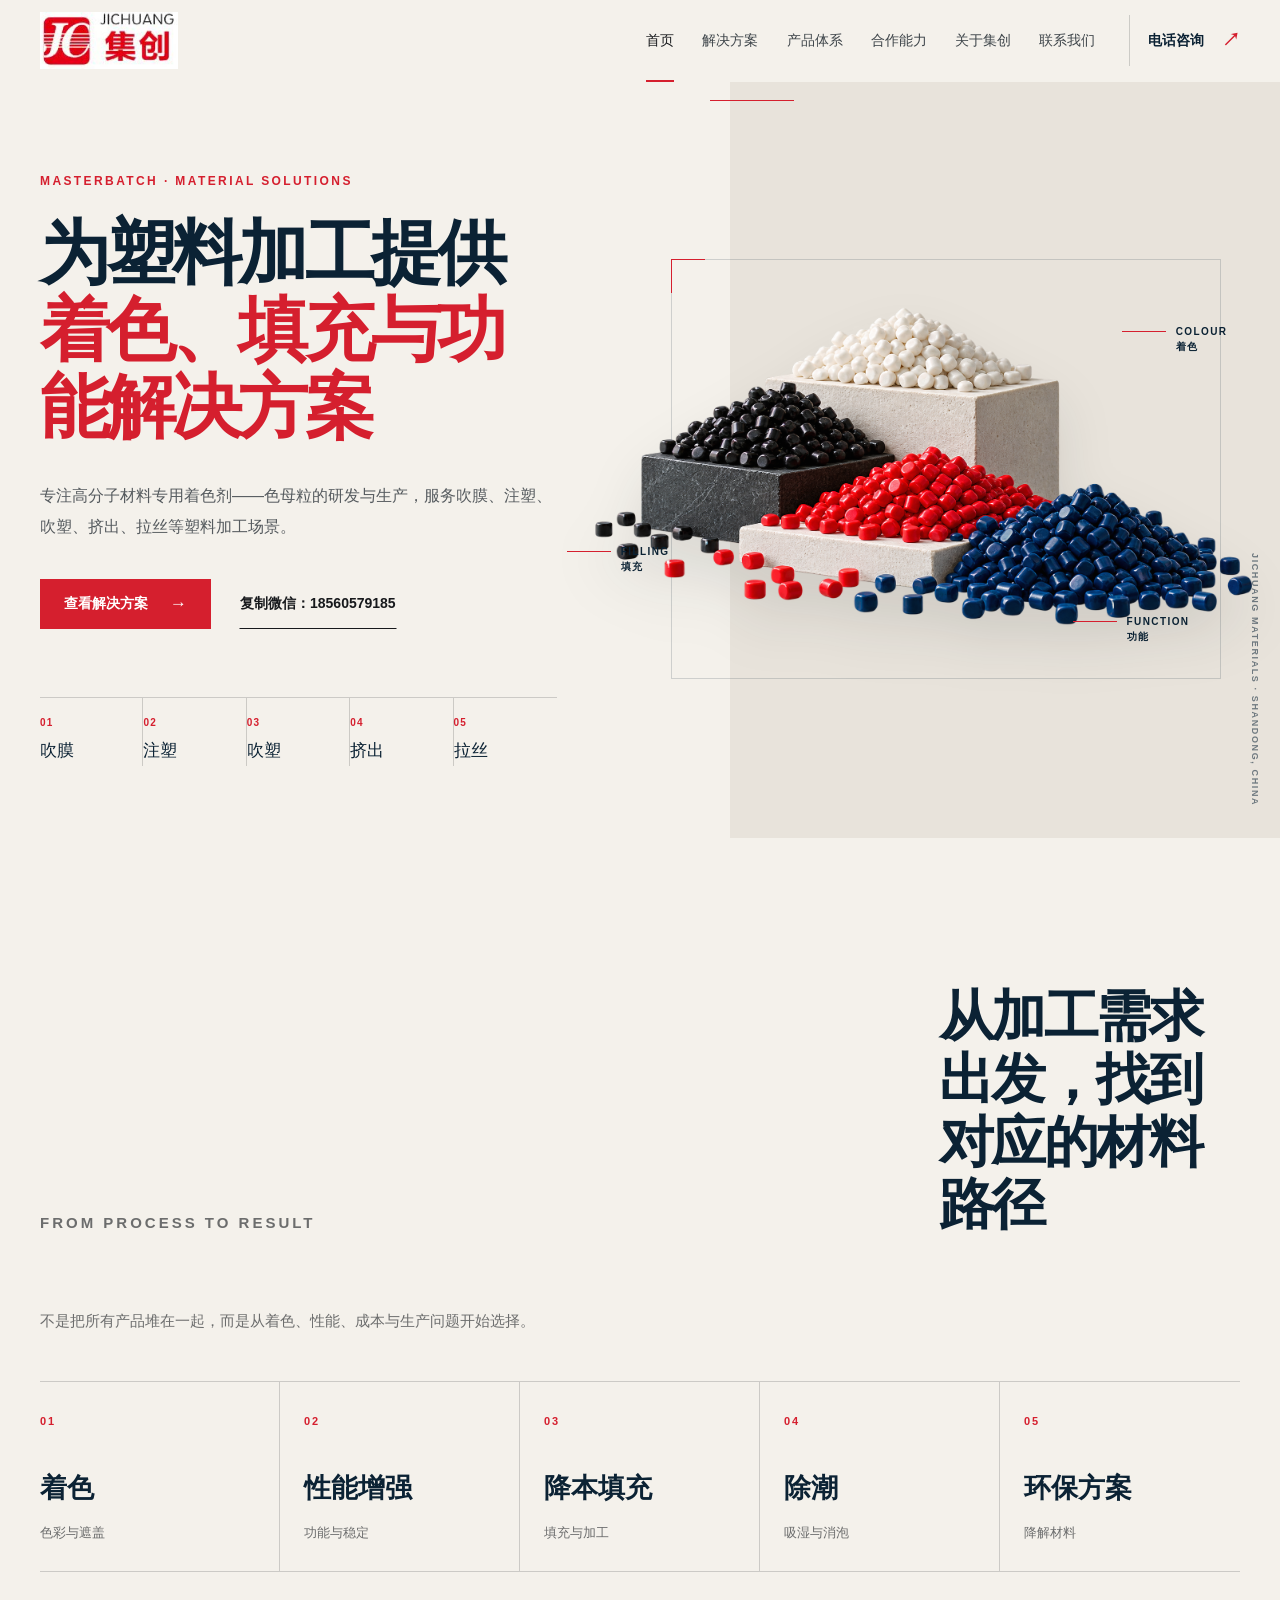
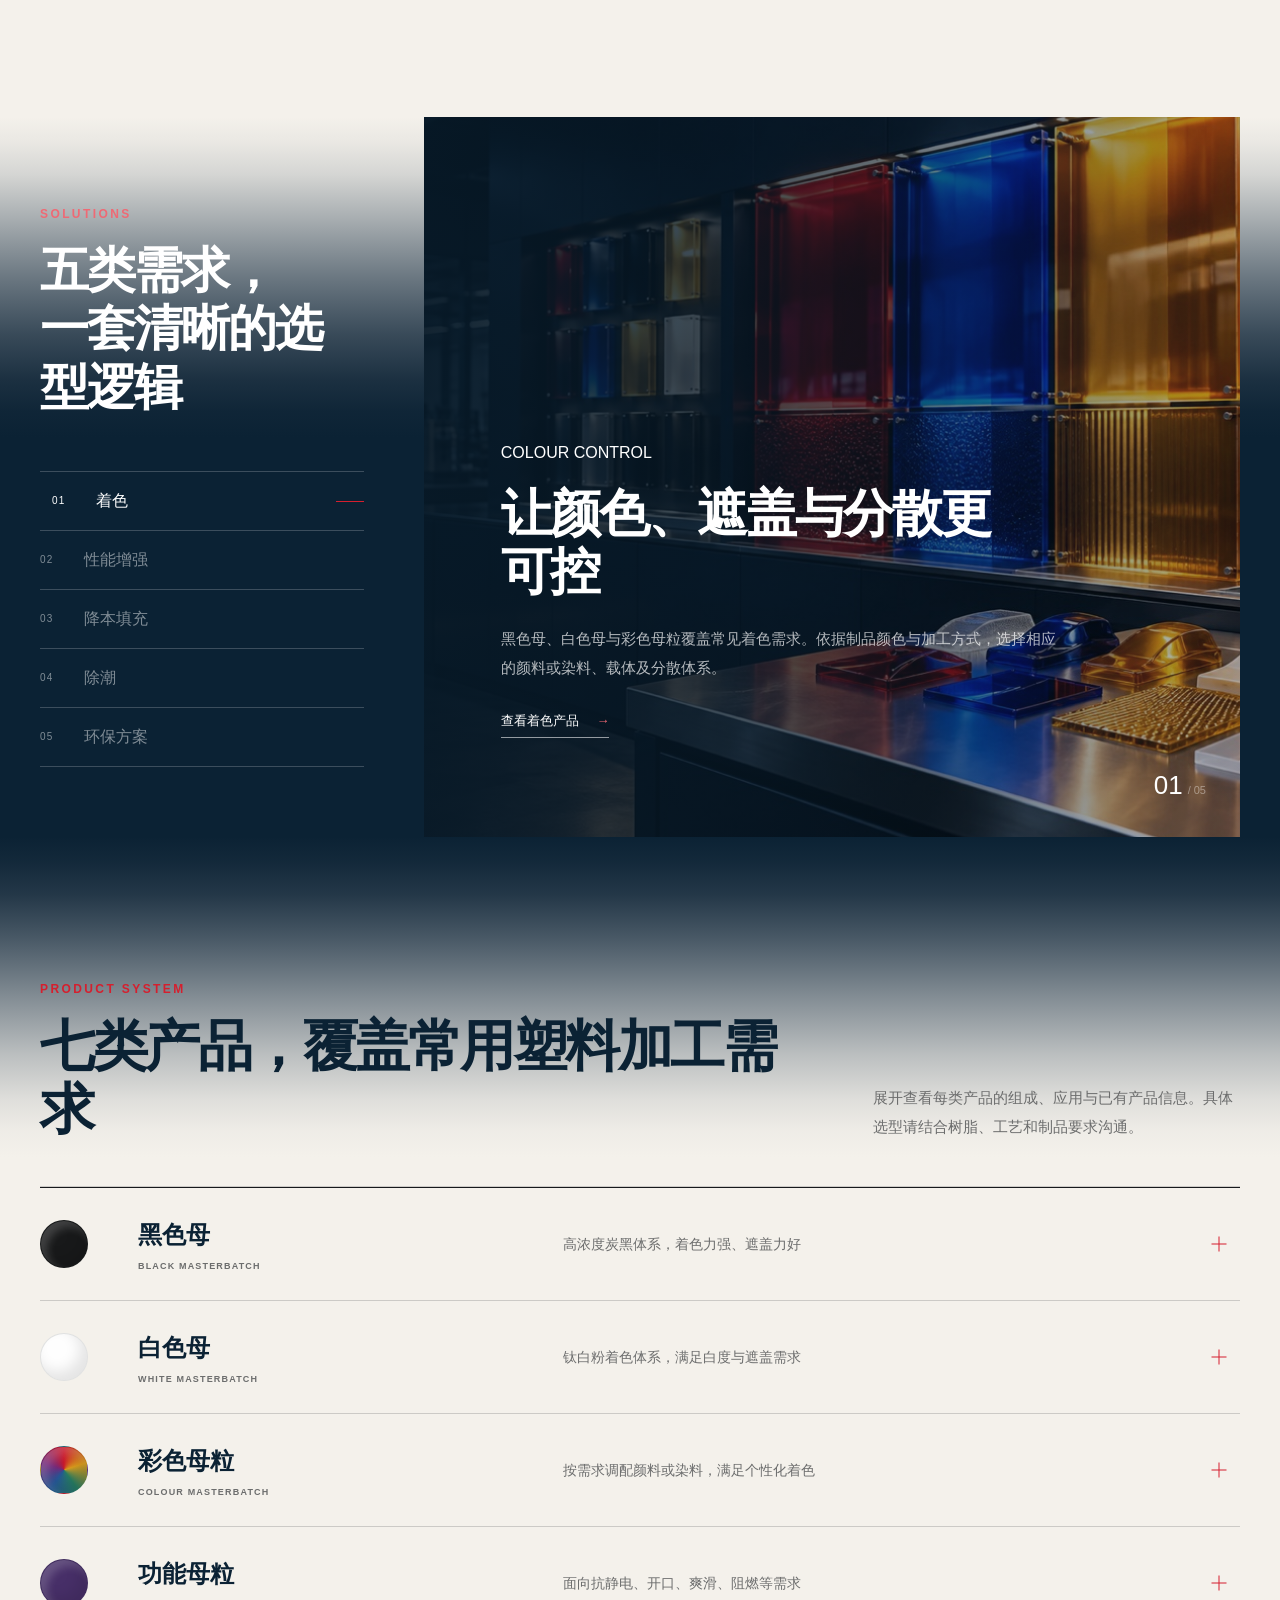
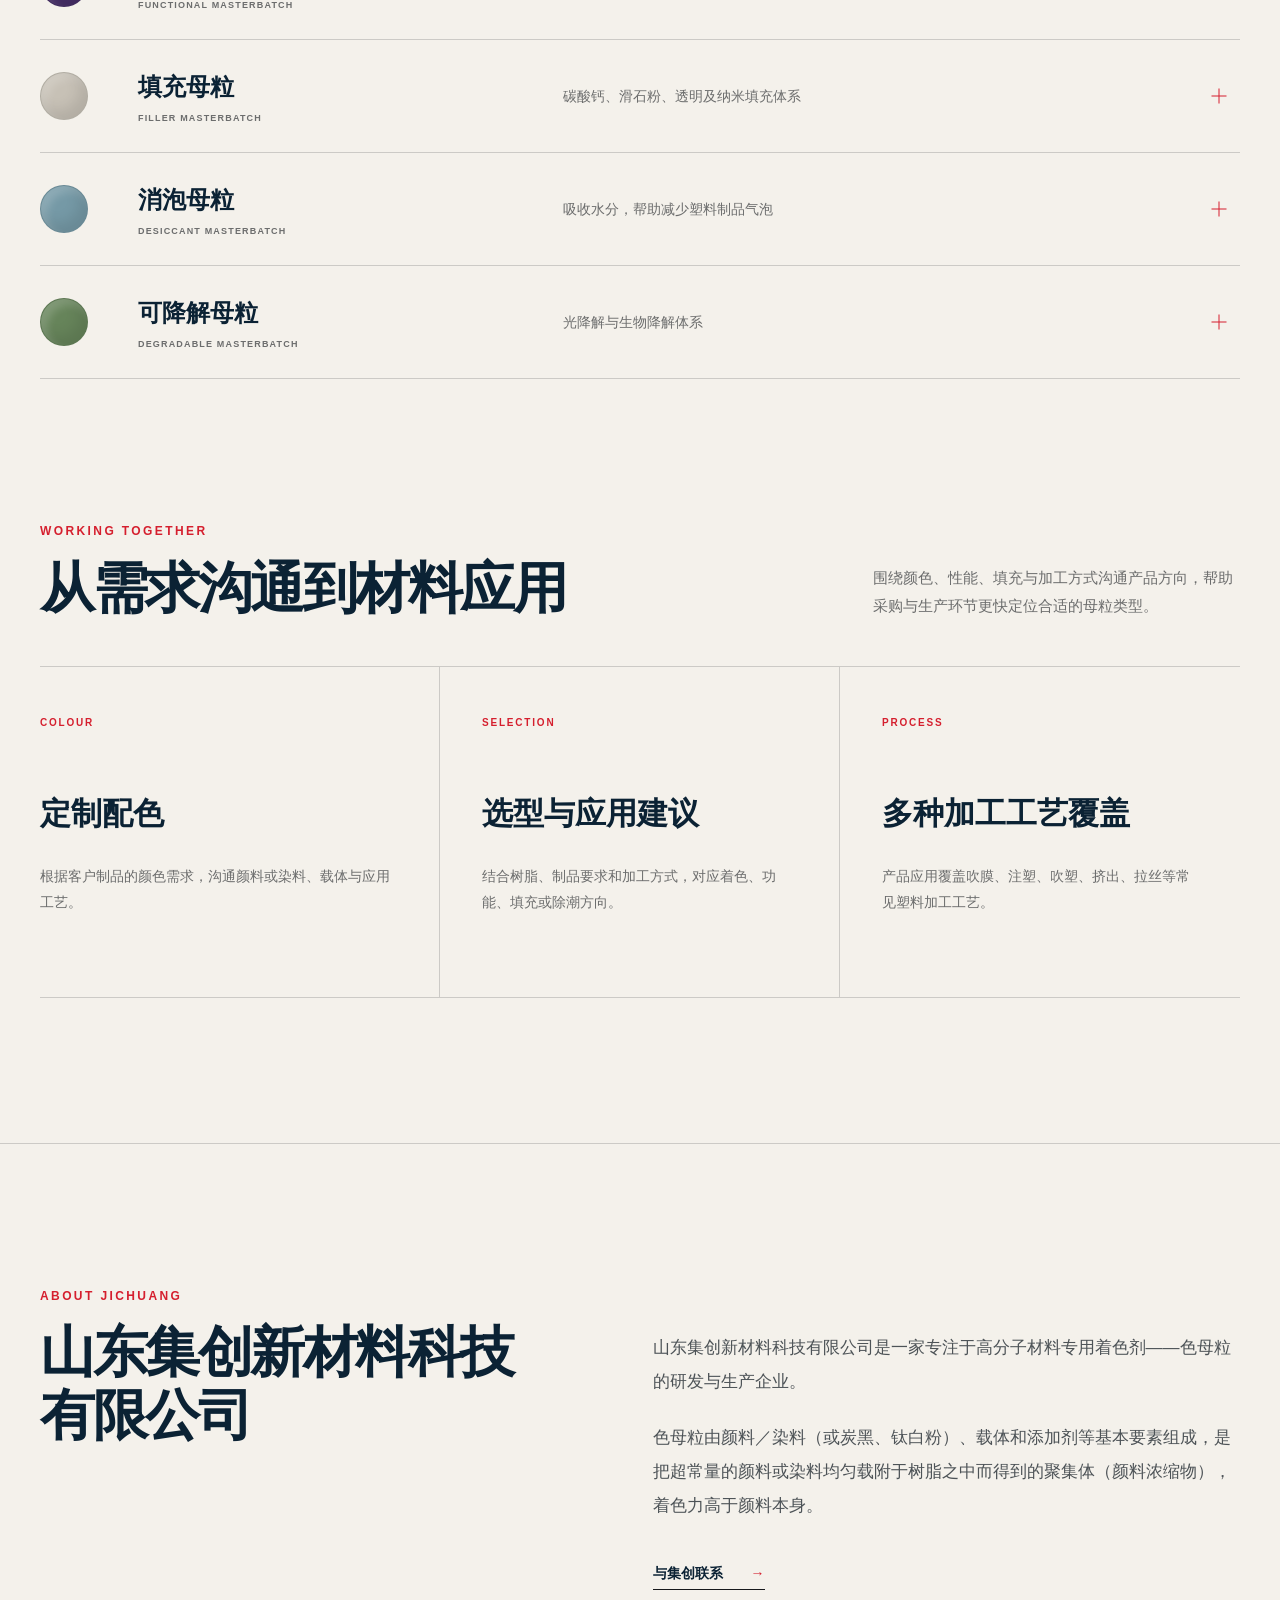
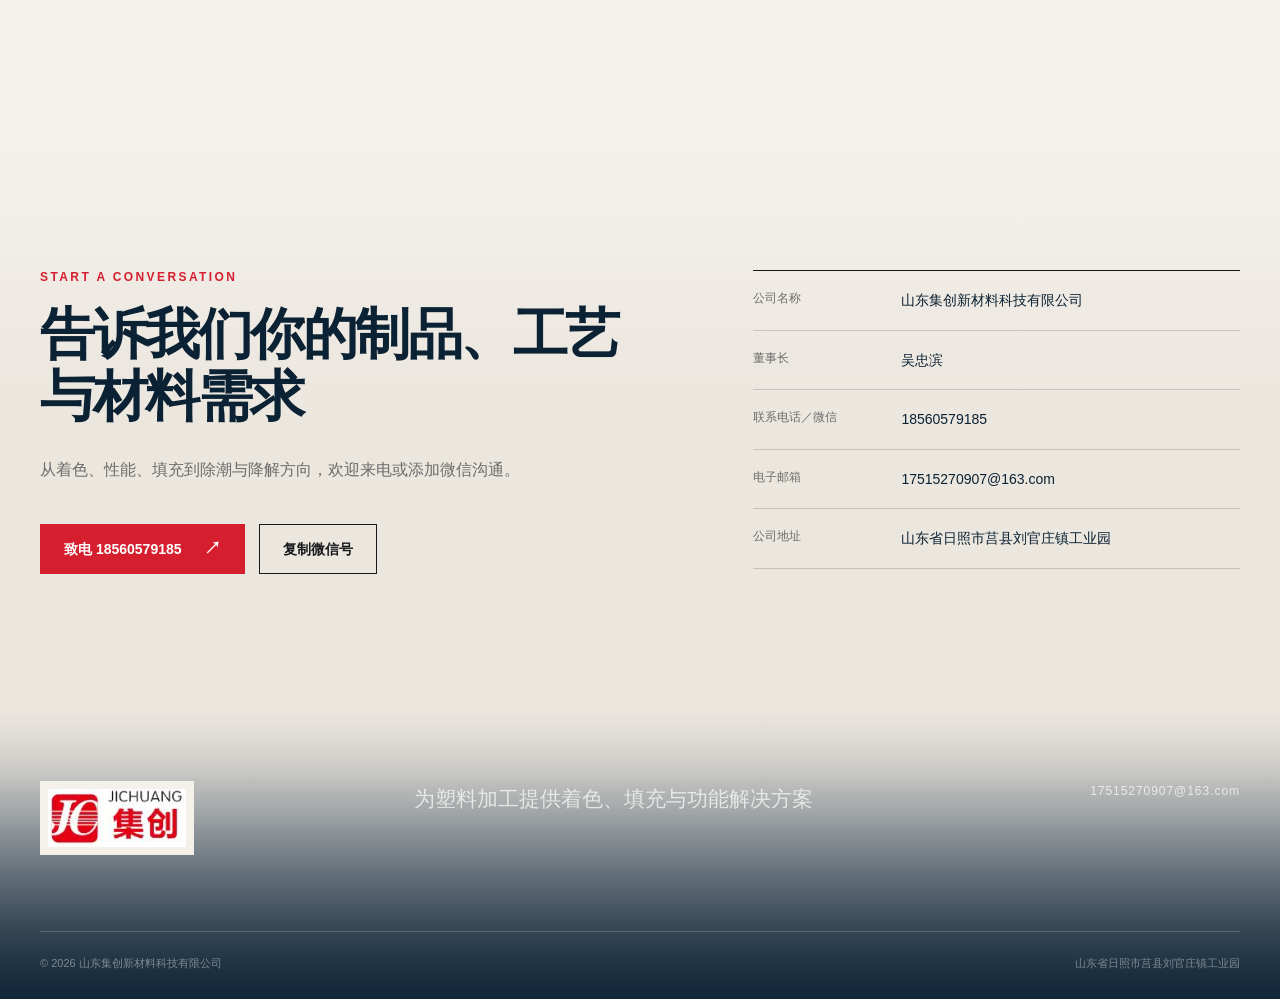
==== index.html @ c293a0de "Diversify solution imagery by use case" ====
<!doctype html>
<html lang="zh-CN">
<head>
  <meta charset="utf-8">
  <meta name="viewport" content="width=device-width, initial-scale=1">
  <script>document.documentElement.classList.add('js');</script>
  <title>山东集创新材料科技有限公司｜塑料着色、填充与功能母粒</title>
  <meta name="description" content="山东集创新材料科技有限公司专注色母粒研发与生产，提供黑色母、白色母、彩色母粒、功能母粒、填充母粒、消泡母粒及可降解母粒。">
  <meta name="keywords" content="山东集创新材料科技有限公司,色母粒厂家,黑色母,白色母,彩色母粒,功能母粒,填充母粒,消泡母粒,可降解母粒,日照色母粒,莒县色母粒">
  <meta name="robots" content="index,follow,max-image-preview:large,max-snippet:-1">
  <link rel="canonical" href="https://jichuangmaterials.cn/">
  <link rel="icon" type="image/png" href="assets/logo-jc.png">
  <link rel="apple-touch-icon" href="assets/logo-jc@4x.png">
  <link rel="stylesheet" href="css/style.css?v=11">
  <meta property="og:type" content="website">
  <meta property="og:site_name" content="山东集创新材料科技有限公司">
  <meta property="og:title" content="山东集创新材料科技有限公司｜塑料着色、填充与功能母粒">
  <meta property="og:description" content="为塑料加工提供着色、填充与功能解决方案。">
  <meta property="og:url" content="https://jichuangmaterials.cn/">
  <meta property="og:locale" content="zh_CN">
  <meta property="og:image" content="https://jichuangmaterials.cn/assets/logo-jc@4x.png">
  <meta name="geo.region" content="CN-SD">
  <meta name="geo.placename" content="山东省日照市莒县刘官庄镇工业园">
  <script type="application/ld+json">
  {
    "@context": "https://schema.org",
    "@type": "Organization",
    "name": "山东集创新材料科技有限公司",
    "alternateName": ["集创色母粒", "JICHUANG", "JC"],
    "url": "https://jichuangmaterials.cn/",
    "logo": "https://jichuangmaterials.cn/assets/logo-jc@4x.png",
    "description": "专注色母粒研发与生产，产品涵盖黑色母、白色母、彩色母粒、功能母粒、填充母粒、消泡母粒及可降解母粒。",
    "telephone": "+86-185-6057-9185",
    "email": "17515270907@163.com",
    "address": {
      "@type": "PostalAddress",
      "addressCountry": "CN",
      "addressRegion": "山东省",
      "addressLocality": "日照市",
      "streetAddress": "莒县刘官庄镇工业园"
    },
    "contactPoint": {
      "@type": "ContactPoint",
      "telephone": "+86-185-6057-9185",
      "contactType": "customer service"
    }
  }
  </script>
</head>
<body>
  <a class="skip-link" href="#mainContent">跳到主要内容</a>

  <header class="site-header" id="siteHeader">
    <div class="shell header-inner">
      <a class="brand" href="#home" aria-label="山东集创新材料科技有限公司首页">
        <img src="assets/logo-lockup.png" alt="集创新材料 JICHUANG 商标">
      </a>
      <nav class="main-nav" id="mainNav" aria-label="主导航">
        <a href="#home">首页</a>
        <a href="#solutions">解决方案</a>
        <a href="#products">产品体系</a>
        <a href="#capability">合作能力</a>
        <a href="#about">关于集创</a>
        <a href="#contact">联系我们</a>
      </nav>
      <a class="header-cta" href="tel:18560579185">电话咨询 <span aria-hidden="true">↗</span></a>
      <button class="nav-toggle" id="navToggle" type="button" aria-label="打开菜单" aria-expanded="false" aria-controls="mainNav">
        <span></span><span></span>
      </button>
    </div>
  </header>

  <main id="mainContent">
    <section class="hero" id="home" aria-labelledby="heroTitle">
      <div class="shell hero-grid">
        <div class="hero-copy">
          <p class="eyebrow">MASTERBATCH · MATERIAL SOLUTIONS</p>
          <h1 id="heroTitle">为塑料加工提供<br><em>着色、填充与功能解决方案</em></h1>
          <p class="hero-lead">专注高分子材料专用着色剂——色母粒的研发与生产，服务吹膜、注塑、吹塑、挤出、拉丝等塑料加工场景。</p>
          <div class="hero-actions">
            <a class="button button-primary" href="#solutions">查看解决方案 <span aria-hidden="true">→</span></a>
            <button class="button button-text copy-wechat" type="button" data-copy="18560579185">复制微信：18560579185</button>
          </div>
          <dl class="hero-processes" aria-label="适用工艺">
            <div><dt>01</dt><dd>吹膜</dd></div>
            <div><dt>02</dt><dd>注塑</dd></div>
            <div><dt>03</dt><dd>吹塑</dd></div>
            <div><dt>04</dt><dd>挤出</dd></div>
            <div><dt>05</dt><dd>拉丝</dd></div>
          </dl>
        </div>

        <figure class="hero-visual">
          <img src="assets/hero-masterbatch.png?v=2" width="1774" height="887" alt="黑、白、红、蓝四色母粒材料陈列" loading="eager" fetchpriority="high" decoding="async">
          <figcaption>
            <span class="visual-note visual-note-a">COLOUR<br>着色</span>
            <span class="visual-note visual-note-b">FILLING<br>填充</span>
            <span class="visual-note visual-note-c">FUNCTION<br>功能</span>
          </figcaption>
        </figure>
      </div>
      <p class="hero-side-label" aria-hidden="true">JICHUANG MATERIALS · SHANDONG, CHINA</p>
    </section>

    <section class="needs section-light" aria-labelledby="needsTitle">
      <div class="shell">
        <div class="section-intro">
          <p class="section-kicker">FROM PROCESS TO RESULT</p>
          <h2 id="needsTitle">从加工需求出发，找到对应的材料路径</h2>
          <p>不是把所有产品堆在一起，而是从着色、性能、成本与生产问题开始选择。</p>
        </div>
        <div class="need-list">
          <a href="#solution-color"><span>01</span><strong>着色</strong><small>色彩与遮盖</small></a>
          <a href="#solution-function"><span>02</span><strong>性能增强</strong><small>功能与稳定</small></a>
          <a href="#solution-fill"><span>03</span><strong>降本填充</strong><small>填充与加工</small></a>
          <a href="#solution-dry"><span>04</span><strong>除潮</strong><small>吸湿与消泡</small></a>
          <a href="#solution-green"><span>05</span><strong>环保方案</strong><small>降解材料</small></a>
        </div>
      </div>
    </section>

    <section class="solutions" id="solutions" aria-labelledby="solutionsTitle" data-color-scene>
      <span class="scene-breath scene-breath-paper" aria-hidden="true"></span>
      <div class="solutions-sticky">
        <div class="shell solutions-grid">
          <div class="solution-index">
            <p class="section-kicker">SOLUTIONS</p>
            <h2 id="solutionsTitle">五类需求，<br>一套清晰的选型逻辑</h2>
            <div class="solution-tabs" role="tablist" aria-label="解决方案分类">
              <button class="is-active" id="solution-tab-color" type="button" role="tab" aria-selected="true" aria-controls="solution-color" tabindex="0" data-solution="0"><span>01</span>着色</button>
              <button id="solution-tab-function" type="button" role="tab" aria-selected="false" aria-controls="solution-function" tabindex="-1" data-solution="1"><span>02</span>性能增强</button>
              <button id="solution-tab-fill" type="button" role="tab" aria-selected="false" aria-controls="solution-fill" tabindex="-1" data-solution="2"><span>03</span>降本填充</button>
              <button id="solution-tab-dry" type="button" role="tab" aria-selected="false" aria-controls="solution-dry" tabindex="-1" data-solution="3"><span>04</span>除潮</button>
              <button id="solution-tab-green" type="button" role="tab" aria-selected="false" aria-controls="solution-green" tabindex="-1" data-solution="4"><span>05</span>环保方案</button>
            </div>
          </div>

          <div class="solution-stage">
            <div class="solution-media" aria-hidden="true">
              <img class="solution-image is-active" src="assets/solution-color-v3.jpg" width="1280" height="720" alt="" fetchpriority="high" decoding="async" data-solution-image="0">
              <img class="solution-image" src="assets/solution-function-v3.jpg" width="1280" height="720" alt="" decoding="async" data-solution-image="1">
              <img class="solution-image" src="assets/solution-filler-v3.jpg" width="1280" height="720" alt="" decoding="async" data-solution-image="2">
              <img class="solution-image" src="assets/solution-dry-v3.jpg" width="1280" height="720" alt="" decoding="async" data-solution-image="3">
              <img class="solution-image" src="assets/solution-green-v3.jpg" width="1280" height="720" alt="" decoding="async" data-solution-image="4">
            </div>
            <div class="solution-panels">
              <article class="solution-panel is-active" id="solution-color" role="tabpanel" aria-labelledby="solution-tab-color" aria-hidden="false" data-solution-panel="0">
                <img class="solution-mobile-image" src="assets/solution-color-v3.jpg" width="1280" height="720" alt="材料实验室中的彩色透明树脂板与成型色板" loading="lazy" decoding="async">
                <p>COLOUR CONTROL</p>
                <h3>让颜色、遮盖与分散更可控</h3>
                <p>黑色母、白色母与彩色母粒覆盖常见着色需求。依据制品颜色与加工方式，选择相应的颜料或染料、载体及分散体系。</p>
                <a href="#product-black">查看着色产品 <span>→</span></a>
              </article>
              <article class="solution-panel" id="solution-function" role="tabpanel" aria-labelledby="solution-tab-function" aria-hidden="true" data-solution-panel="1">
                <img class="solution-mobile-image" src="assets/solution-function-v3.jpg" width="1280" height="720" alt="工程塑料结构件进行机械性能测试" loading="lazy" decoding="async">
                <p>PERFORMANCE</p>
                <h3>为制品增加明确的功能表现</h3>
                <p>提供抗静电、抗老化、开口、爽滑、PPA、导电、增亮与阻燃等功能母粒，适配不同加工与使用需求。</p>
                <a href="#product-function">查看功能母粒 <span>→</span></a>
              </article>
              <article class="solution-panel" id="solution-fill" role="tabpanel" aria-labelledby="solution-tab-fill" aria-hidden="true" data-solution-panel="2">
                <img class="solution-mobile-image" src="assets/solution-filler-v3.jpg" width="1280" height="720" alt="矿物填料生产线中的石灰石与粉体加料设备" loading="lazy" decoding="async">
                <p>FILLING</p>
                <h3>在工艺与成本之间建立平衡</h3>
                <p>碳酸钙、滑石粉、透明及纳米填充母粒，面向吹膜、注塑、拉丝及管材等不同加工场景。</p>
                <a href="#product-filler">查看填充母粒 <span>→</span></a>
              </article>
              <article class="solution-panel" id="solution-dry" role="tabpanel" aria-labelledby="solution-tab-dry" aria-hidden="true" data-solution-panel="3">
                <img class="solution-mobile-image" src="assets/solution-dry-v3.jpg" width="1280" height="720" alt="透明薄膜水分控制与干燥设备实验场景" loading="lazy" decoding="async">
                <p>MOISTURE CONTROL</p>
                <h3>吸收水分，减少制品气泡问题</h3>
                <p>消泡母粒又称塑料干燥剂、除水母粒或吸水母粒，由氧化钙、载体、分散剂及添加剂等组成。</p>
                <a href="#product-desiccant">查看消泡母粒 <span>→</span></a>
              </article>
              <article class="solution-panel" id="solution-green" role="tabpanel" aria-labelledby="solution-tab-green" aria-hidden="true" data-solution-panel="4">
                <img class="solution-mobile-image" src="assets/solution-green-v3.jpg" width="1280" height="720" alt="再生塑料分选生产线与环保包装制品" loading="lazy" decoding="async">
                <p>DEGRADABLE MATERIAL</p>
                <h3>面向特定制品的可降解方案</h3>
                <p>光降解与生物降解体系在保质期内保持制品性能，废弃后在相应条件下逐步降解。</p>
                <a href="#product-degradable">查看可降解母粒 <span>→</span></a>
              </article>
            </div>
            <p class="solution-count" aria-hidden="true"><b>01</b><span>/ 05</span></p>
          </div>
        </div>
      </div>
    </section>

    <section class="products section-light" id="products" aria-labelledby="productsTitle" data-color-scene>
      <span class="scene-breath scene-breath-navy" aria-hidden="true"></span>
      <div class="shell">
        <div class="section-intro section-intro-wide">
          <div>
            <p class="section-kicker">PRODUCT SYSTEM</p>
            <h2 id="productsTitle">七类产品，覆盖常用塑料加工需求</h2>
          </div>
          <p>展开查看每类产品的组成、应用与已有产品信息。具体选型请结合树脂、工艺和制品要求沟通。</p>
        </div>

        <div class="product-list">
          <details class="product-item" id="product-black">
            <summary><span class="material-swatch swatch-black"></span><span class="product-name"><b>黑色母</b><small>BLACK MASTERBATCH</small></span><span class="product-brief">高浓度炭黑体系，着色力强、遮盖力好</span><span class="product-open" aria-hidden="true"></span></summary>
            <div class="product-detail"><p>由高浓度炭黑与载体、分散剂、添加剂等组成的新型高分子材料专用着色剂。</p><dl><div><dt>组成</dt><dd>高浓度炭黑、载体、分散剂、添加剂等</dd></div><div><dt>应用</dt><dd>吹膜（购物袋、流延膜、多层膜、缠绕膜等）、注塑、吹塑、挤出、拉丝</dd></div><div><dt>特点</dt><dd>分散性好、稳定性强、健康环保、节省工序</dd></div></dl></div>
          </details>
          <details class="product-item" id="product-white">
            <summary><span class="material-swatch swatch-white"></span><span class="product-name"><b>白色母</b><small>WHITE MASTERBATCH</small></span><span class="product-brief">钛白粉着色体系，满足白度与遮盖需求</span><span class="product-open" aria-hidden="true"></span></summary>
            <div class="product-detail"><p>以钛白粉（TiO₂）为着色颜料，适用于对白度与遮盖力有要求的塑料制品。</p><dl><div><dt>组成</dt><dd>钛白粉、载体、分散剂、添加剂等</dd></div><div><dt>应用</dt><dd>吹膜、注塑、吹塑、挤出、拉丝</dd></div><div><dt>特点</dt><dd>分散性好、稳定性强、健康环保、节省工序</dd></div></dl></div>
          </details>
          <details class="product-item" id="product-color">
            <summary><span class="material-swatch swatch-color"></span><span class="product-name"><b>彩色母粒</b><small>COLOUR MASTERBATCH</small></span><span class="product-brief">按需求调配颜料或染料，满足个性化着色</span><span class="product-open" aria-hidden="true"></span></summary>
            <div class="product-detail"><p>按照客户需求调配颜料或染料，为不同塑料制品提供个性化着色。</p><dl><div><dt>组成</dt><dd>颜料或染料、载体、分散剂、添加剂等</dd></div><div><dt>应用</dt><dd>吹膜、注塑、吹塑、挤出、拉丝</dd></div><div><dt>特点</dt><dd>分散性好、稳定性强、健康环保、节省工序</dd></div></dl></div>
          </details>
          <details class="product-item" id="product-function">
            <summary><span class="material-swatch swatch-function"></span><span class="product-name"><b>功能母粒</b><small>FUNCTIONAL MASTERBATCH</small></span><span class="product-brief">面向抗静电、开口、爽滑、阻燃等需求</span><span class="product-open" aria-hidden="true"></span></summary>
            <div class="product-detail"><p>赋予塑料制品抗静电、抗老化、开口、爽滑、加工、导电、增亮与阻燃等特定功能。</p><dl><div><dt>产品</dt><dd>抗静电母粒、抗老化母粒、开口母粒、爽滑母粒、PPA 母粒、导电母粒、增亮母粒、阻燃母粒</dd></div><div><dt>应用</dt><dd>薄膜与包装、购物袋、垃圾袋、注塑、吹膜、拉丝等</dd></div><div><dt>阻燃等级</dt><dd>V0、V1、V2</dd></div></dl></div>
          </details>
          <details class="product-item" id="product-filler">
            <summary><span class="material-swatch swatch-filler"></span><span class="product-name"><b>填充母粒</b><small>FILLER MASTERBATCH</small></span><span class="product-brief">碳酸钙、滑石粉、透明及纳米填充体系</span><span class="product-open" aria-hidden="true"></span></summary>
            <div class="product-detail"><p>根据加工与制品需求，提供多种无机粉体填充体系。</p><dl><div><dt>产品</dt><dd>碳酸钙填充、滑石粉填充、BA2401 / BA2402 透明填充、纳米填充</dd></div><div><dt>应用</dt><dd>吹膜、注塑、拉丝、增强注塑、双壁波纹管、垃圾袋、超市袋、连卷袋与包装袋</dd></div><div><dt>方向</dt><dd>高流动、增强、透明与低比重等不同需求</dd></div></dl></div>
          </details>
          <details class="product-item" id="product-desiccant">
            <summary><span class="material-swatch swatch-dry"></span><span class="product-name"><b>消泡母粒</b><small>DESICCANT MASTERBATCH</small></span><span class="product-brief">吸收水分，帮助减少塑料制品气泡</span><span class="product-open" aria-hidden="true"></span></summary>
            <div class="product-detail"><p>又称塑料干燥剂、除水母粒或吸水母粒，用于吸收水分并帮助减少制品气泡。</p><dl><div><dt>组成</dt><dd>氧化钙、载体、分散剂、添加剂等</dd></div><div><dt>应用</dt><dd>注塑、拉丝、吹膜、拉管</dd></div><div><dt>特点</dt><dd>分散、吸水、减少气泡，提高加工效率并帮助控制成本</dd></div></dl></div>
          </details>
          <details class="product-item" id="product-degradable">
            <summary><span class="material-swatch swatch-green"></span><span class="product-name"><b>可降解母粒</b><small>DEGRADABLE MASTERBATCH</small></span><span class="product-brief">光降解与生物降解体系</span><span class="product-open" aria-hidden="true"></span></summary>
            <div class="product-detail"><p>在保质期内保持制品性能，废弃后在相应条件下逐步降解，帮助减少环境污染。</p><dl><div><dt>组成</dt><dd>光降解或生物降解剂、光敏调节剂、分散剂、生物活性剂、载体树脂</dd></div><div><dt>应用</dt><dd>可降解购物袋、垃圾袋、地膜、快餐盒</dd></div><div><dt>特点</dt><dd>分散性好，制品表面平整均匀</dd></div></dl></div>
          </details>
        </div>
      </div>
    </section>

    <section class="capability section-light" id="capability" aria-labelledby="capabilityTitle">
      <div class="shell">
        <div class="section-intro section-intro-wide">
          <div><p class="section-kicker">WORKING TOGETHER</p><h2 id="capabilityTitle">从需求沟通到材料应用</h2></div>
          <p>围绕颜色、性能、填充与加工方式沟通产品方向，帮助采购与生产环节更快定位合适的母粒类型。</p>
        </div>
        <div class="capability-list">
          <article><span>COLOUR</span><h3>定制配色</h3><p>根据客户制品的颜色需求，沟通颜料或染料、载体与应用工艺。</p></article>
          <article><span>SELECTION</span><h3>选型与应用建议</h3><p>结合树脂、制品要求和加工方式，对应着色、功能、填充或除潮方向。</p></article>
          <article><span>PROCESS</span><h3>多种加工工艺覆盖</h3><p>产品应用覆盖吹膜、注塑、吹塑、挤出、拉丝等常见塑料加工工艺。</p></article>
        </div>
      </div>
    </section>

    <section class="about section-light" id="about" aria-labelledby="aboutTitle">
      <div class="shell about-grid">
        <div><p class="section-kicker">ABOUT JICHUANG</p><h2 id="aboutTitle">山东集创新材料科技有限公司</h2></div>
        <div class="about-copy">
          <p>山东集创新材料科技有限公司是一家专注于高分子材料专用着色剂——色母粒的研发与生产企业。</p>
          <p>色母粒由颜料／染料（或炭黑、钛白粉）、载体和添加剂等基本要素组成，是把超常量的颜料或染料均匀载附于树脂之中而得到的聚集体（颜料浓缩物），着色力高于颜料本身。</p>
          <a class="text-link" href="#contact">与集创联系 <span>→</span></a>
        </div>
      </div>
    </section>

    <section class="contact" id="contact" aria-labelledby="contactTitle" data-color-scene>
      <span class="scene-breath scene-breath-paper" aria-hidden="true"></span>
      <div class="shell contact-grid">
        <div class="contact-lead">
          <p class="section-kicker">START A CONVERSATION</p>
          <h2 id="contactTitle">告诉我们你的制品、工艺与材料需求</h2>
          <p>从着色、性能、填充到除潮与降解方向，欢迎来电或添加微信沟通。</p>
          <div class="contact-actions">
            <a class="button button-primary" href="tel:18560579185">致电 18560579185 <span>↗</span></a>
            <button class="button button-outline copy-wechat" type="button" data-copy="18560579185">复制微信号</button>
          </div>
        </div>
        <dl class="contact-details">
          <div><dt>公司名称</dt><dd>山东集创新材料科技有限公司</dd></div>
          <div><dt>董事长</dt><dd>吴忠滨</dd></div>
          <div><dt>联系电话／微信</dt><dd><a href="tel:18560579185">18560579185</a></dd></div>
          <div><dt>电子邮箱</dt><dd><a href="mailto:17515270907@163.com">17515270907@163.com</a></dd></div>
          <div><dt>公司地址</dt><dd>山东省日照市莒县刘官庄镇工业园</dd></div>
        </dl>
      </div>
    </section>
  </main>

  <footer class="site-footer" data-color-scene>
    <span class="scene-breath scene-breath-contact" aria-hidden="true"></span>
    <div class="shell footer-main">
      <img src="assets/logo-lockup.png" alt="集创新材料 JICHUANG 商标">
      <p>为塑料加工提供着色、填充与功能解决方案</p>
      <a href="mailto:17515270907@163.com">17515270907@163.com</a>
    </div>
    <div class="shell footer-bottom"><p>© <span id="year"></span> 山东集创新材料科技有限公司</p><p>山东省日照市莒县刘官庄镇工业园</p></div>
  </footer>

  <div class="mobile-actions" aria-label="快捷联系"><a href="tel:18560579185">拨打电话</a><button class="copy-wechat" type="button" data-copy="18560579185">复制微信</button></div>
  <p class="toast" id="toast" role="status" aria-live="polite"></p>
  <script src="js/main.js?v=11" defer></script>
</body>
</html>
---- css/style.css ----
:root {
  --paper: #f4f1eb;
  --paper-soft: #faf8f3;
  --ink: #17191c;
  --navy: #0b2234;
  --navy-soft: #132f44;
  --red: #d51f2e;
  --red-dark: #ae1723;
  --muted: #6c6d6d;
  --line: rgba(23, 25, 28, .18);
  --line-light: rgba(255, 255, 255, .2);
  --serif: "Songti SC", STSong, "Noto Serif CJK SC", "Source Han Serif SC", serif;
  --sans: "PingFang SC", "Hiragino Sans GB", "Microsoft YaHei", "Noto Sans CJK SC", sans-serif;
  --condensed: "Arial Narrow", "DIN Condensed", "Roboto Condensed", Arial, sans-serif;
  --header-h: 82px;
}

*, *::before, *::after { box-sizing: border-box; }
html { scroll-behavior: auto; scroll-padding-top: calc(var(--header-h) + 24px); -webkit-text-size-adjust: 100%; }
body { margin: 0; background: var(--paper); color: var(--ink); font-family: var(--sans); font-size: 16px; line-height: 1.75; -webkit-font-smoothing: antialiased; }
body.nav-open { overflow: hidden; }
a { color: inherit; text-decoration: none; }
button { color: inherit; font: inherit; }
img { display: block; max-width: 100%; }
h1, h2, h3, p, dl, dd, figure { margin: 0; }
ul { margin: 0; padding: 0; list-style: none; }
main { overflow: clip; }
.shell { width: min(1280px, calc(100% - 80px)); margin-inline: auto; }
::selection { background: var(--red); color: #fff; }
:focus-visible { outline: 3px solid rgba(213, 31, 46, .42); outline-offset: 4px; }

.skip-link { position: fixed; top: 12px; left: 12px; z-index: 999; padding: 10px 14px; background: var(--navy); color: #fff; transform: translateY(-150%); }
.skip-link:focus { transform: none; }

/* Header */
.site-header { position: fixed; inset: 0 0 auto; z-index: 100; height: var(--header-h); background: rgba(244, 241, 235, .96); border-bottom: 1px solid transparent; transition: border-color .25s ease, background .25s ease; }
.site-header.is-scrolled { border-color: var(--line); background: rgba(244, 241, 235, .985); }
.header-inner { height: 100%; display: flex; align-items: center; gap: 34px; }
.brand { flex: 0 0 auto; margin-right: auto; }
.brand img { width: 138px; height: 58px; object-fit: contain; object-position: left center; }
.main-nav { display: flex; align-items: stretch; align-self: stretch; gap: clamp(20px, 2.2vw, 36px); }
.main-nav a { position: relative; display: flex; align-items: center; color: #3e454a; font-size: 14px; white-space: nowrap; }
.main-nav a::after { content: ""; position: absolute; right: 0; bottom: -1px; left: 0; height: 2px; background: var(--red); transform: scaleX(0); transform-origin: right; transition: transform .25s ease; }
.main-nav a:hover, .main-nav a.is-active { color: var(--ink); }
.main-nav a:hover::after, .main-nav a.is-active::after { transform: scaleX(1); transform-origin: left; }
.header-cta { display: inline-flex; align-items: center; gap: 18px; padding: 10px 0 10px 18px; border-left: 1px solid var(--line); color: var(--navy); font-size: 14px; font-weight: 650; }
.header-cta span { color: var(--red); font-size: 18px; transition: transform .2s ease; }
.header-cta:hover span { transform: translate(2px, -2px); }
.nav-toggle { display: none; width: 44px; height: 44px; padding: 0; border: 0; background: transparent; cursor: pointer; }
.nav-toggle span { display: block; width: 24px; height: 1px; margin: 7px auto; background: var(--ink); transition: transform .2s ease; }
.nav-toggle[aria-expanded="true"] span:first-child { transform: translateY(4px) rotate(45deg); }
.nav-toggle[aria-expanded="true"] span:last-child { transform: translateY(-4px) rotate(-45deg); }

/* Shared */
.section-light { background: var(--paper); }
.section-kicker, .eyebrow { color: var(--red); font-family: var(--condensed); font-size: 12px; font-weight: 700; letter-spacing: .2em; line-height: 1.3; }
.section-intro { display: grid; grid-template-columns: minmax(0, 2.2fr) minmax(260px, .8fr); gap: 70px; align-items: end; padding-bottom: 45px; border-bottom: 1px solid var(--line); }
.section-intro h2, .about h2, .contact h2 { margin-top: 18px; color: var(--navy); font-family: var(--serif); font-size: clamp(36px, 4.3vw, 62px); font-weight: 600; line-height: 1.14; letter-spacing: -.045em; }
.section-intro > p, .section-intro-wide > p { color: var(--muted); font-size: 15px; line-height: 1.9; }
.section-intro-wide { grid-template-columns: minmax(0, 1.35fr) minmax(290px, .65fr); }
.button { min-height: 50px; display: inline-flex; align-items: center; justify-content: center; gap: 22px; padding: 0 23px; border: 1px solid transparent; border-radius: 0; background: none; font-size: 14px; font-weight: 650; cursor: pointer; transition: background .2s ease, border-color .2s ease, color .2s ease, transform .2s ease; }
.button span { font-size: 17px; transition: transform .2s ease; }
.button:hover span { transform: translateX(3px); }
.button-primary { background: var(--red); color: #fff; }
.button-primary:hover { background: var(--red-dark); }
.button-text { min-height: auto; padding: 12px 0; border-bottom: 1px solid var(--ink); color: var(--ink); }
.button-text:hover { border-color: var(--red); color: var(--red); }
.button-outline { border-color: var(--ink); }
.button-outline:hover { background: var(--ink); color: #fff; }

/* 场景交界：上一色面在进入时舒展并回落，形成一次性的材料呼吸感。 */
[data-color-scene] { position: relative; isolation: isolate; }
[data-color-scene] > .scene-breath {
  position: absolute;
  z-index: 0;
  inset: 0 0 auto;
  height: clamp(270px, 25vw, 380px);
  pointer-events: none;
  transform-origin: 50% 0;
  opacity: 1;
  background: linear-gradient(180deg, var(--scene-from) 0%, var(--scene-to) 100%);
  background: linear-gradient(
    180deg in oklab,
    var(--scene-from) 0%,
    color-mix(in oklab, var(--scene-from) 96%, var(--scene-to)) 8%,
    color-mix(in oklab, var(--scene-from) 88%, var(--scene-to)) 18%,
    color-mix(in oklab, var(--scene-from) 70%, var(--scene-to)) 32%,
    color-mix(in oklab, var(--scene-from) 45%, var(--scene-to)) 50%,
    color-mix(in oklab, var(--scene-from) 22%, var(--scene-to)) 68%,
    color-mix(in oklab, var(--scene-from) 8%, var(--scene-to)) 82%,
    color-mix(in oklab, var(--scene-from) 2%, var(--scene-to)) 92%,
    var(--scene-to) 100%
  );
  will-change: auto;
}
#solutions { --scene-from: var(--paper); --scene-to: var(--navy); }
#products { --scene-from: var(--navy); --scene-to: var(--paper); }
#contact { --scene-from: var(--paper); --scene-to: #ebe6de; }
.site-footer { --scene-from: #ebe6de; --scene-to: var(--navy); }
.js [data-color-scene].is-entering > .scene-breath {
  will-change: transform, opacity;
  animation: sceneBreathIn 900ms cubic-bezier(.16, 1, .3, 1) both;
}
@keyframes sceneBreathIn {
  0% { opacity: .72; transform: scaleY(.92); }
  62% { opacity: 1; transform: scaleY(1.025); }
  100% { opacity: 1; transform: scaleY(1); }
}
.solutions-sticky,
.products > .shell,
.contact > .shell,
.site-footer > .shell { position: relative; z-index: 3; }

/* Hero */
.hero { position: relative; min-height: 820px; display: grid; align-items: center; padding: calc(var(--header-h) + 80px) 0 72px; background: var(--paper); isolation: isolate; }
.hero::before { content: ""; position: absolute; top: var(--header-h); right: 0; bottom: 0; width: 43%; z-index: -1; background: #e8e3db; }
.hero::after { content: ""; position: absolute; top: calc(var(--header-h) + 18px); right: 38%; width: 84px; height: 1px; background: var(--red); }
.hero-grid { display: grid; grid-template-columns: minmax(440px, .9fr) minmax(500px, 1.1fr); align-items: center; gap: clamp(26px, 4vw, 64px); }
.hero-copy { position: relative; z-index: 2; padding-top: 12px; }
.hero h1 { max-width: 760px; margin-top: 25px; color: var(--navy); font-family: var(--serif); font-size: clamp(52px, 5.5vw, 80px); font-weight: 600; line-height: 1.1; letter-spacing: -.055em; }
.hero h1 em { color: var(--red); font-style: normal; }
.hero-lead { max-width: 620px; margin-top: 33px; color: #565b5f; font-size: 16px; line-height: 1.95; }
.hero-actions { display: flex; align-items: center; gap: 28px; margin-top: 36px; }
.hero-processes { display: grid; grid-template-columns: repeat(5, 1fr); max-width: 590px; margin-top: 68px; border-top: 1px solid var(--line); }
.hero-processes div { padding: 16px 10px 0 0; border-right: 1px solid var(--line); }
.hero-processes div:last-child { border-right: 0; }
.hero-processes dt { color: var(--red); font-family: var(--condensed); font-size: 10px; font-weight: 700; letter-spacing: .12em; }
.hero-processes dd { margin-top: 5px; color: var(--navy); font-family: var(--serif); font-size: 17px; }
.hero-visual { position: relative; min-width: 0; min-height: 500px; align-self: center; display: flex; align-items: center; justify-content: center; padding: 44px 0; }
.hero-visual::before, .hero-visual::after { content: ""; position: absolute; pointer-events: none; }
.hero-visual::before { inset: 9% 3% 7% 10%; border: 1px solid rgba(11, 34, 52, .16); }
.hero-visual::after { left: 10%; top: 9%; width: 34px; height: 34px; border-top: 1px solid var(--red); border-left: 1px solid var(--red); }
.hero-visual img { position: relative; z-index: 1; width: min(112%, 900px); max-width: none; height: auto; margin-left: -2%; object-fit: contain; filter: drop-shadow(0 28px 26px rgba(20, 23, 25, .11)); }
.visual-note { position: absolute; z-index: 2; color: var(--navy); font-family: var(--condensed); font-size: 10px; font-weight: 700; letter-spacing: .14em; line-height: 1.5; }
.visual-note::before { content: ""; position: absolute; top: 7px; right: calc(100% + 10px); width: 44px; height: 1px; background: var(--red); }
.visual-note-a { top: 22%; right: 2%; }
.visual-note-b { bottom: 28%; left: 2%; }
.visual-note-c { right: 8%; bottom: 14%; }
.hero-side-label { position: absolute; right: 18px; bottom: 32px; color: rgba(11, 34, 52, .55); font-family: var(--condensed); font-size: 9px; font-weight: 700; letter-spacing: .18em; writing-mode: vertical-rl; }
.js .hero-copy > *, .js .hero-visual { opacity: 0; transform: translateY(18px); }
.js.loaded .hero-copy > *, .js.loaded .hero-visual { opacity: 1; transform: none; transition: opacity .75s ease, transform .75s cubic-bezier(.22, .61, .36, 1); }
.js.loaded .hero-copy > :nth-child(2) { transition-delay: .08s; }
.js.loaded .hero-copy > :nth-child(3) { transition-delay: .15s; }
.js.loaded .hero-copy > :nth-child(4) { transition-delay: .22s; }
.js.loaded .hero-copy > :nth-child(5) { transition-delay: .29s; }
.js.loaded .hero-visual { transition-delay: .12s; }

/* Needs */
.needs { padding: 130px 0 145px; }
.need-list { display: grid; grid-template-columns: repeat(5, 1fr); }
.need-list a { position: relative; min-height: 190px; padding: 30px 24px 24px 0; border-bottom: 1px solid var(--line); border-right: 1px solid var(--line); transition: color .22s ease, padding .22s ease; }
.need-list a:last-child { border-right: 0; padding-left: 24px; }
.need-list a:not(:first-child) { padding-left: 24px; }
.need-list a::after { content: "→"; position: absolute; right: 22px; bottom: 24px; color: var(--red); font-size: 20px; opacity: 0; transform: translateX(-8px); transition: opacity .2s ease, transform .2s ease; }
.need-list a:hover { color: var(--red); }
.need-list a:hover::after { opacity: 1; transform: none; }
.need-list span { display: block; color: var(--red); font-family: var(--condensed); font-size: 11px; font-weight: 700; letter-spacing: .16em; }
.need-list strong { display: block; margin-top: 34px; color: var(--navy); font-family: var(--serif); font-size: clamp(22px, 2.1vw, 30px); font-weight: 600; }
.need-list small { display: block; margin-top: 10px; color: var(--muted); font-size: 13px; }

/* Solutions: the only dark narrative section */
.solutions { position: relative; min-height: 720px; background: var(--navy); color: #fff; }
.solutions-sticky { position: relative; min-height: 720px; display: grid; align-items: center; overflow: hidden; }
.solutions-sticky::before { content: ""; position: absolute; top: 0; bottom: 0; left: calc((100% - min(1280px, 100% - 80px)) / 2 + 32%); width: 1px; background: var(--line-light); }
.solutions-grid { min-height: 720px; display: grid; grid-template-columns: 32% 68%; align-items: stretch; }
.solution-index { display: flex; flex-direction: column; justify-content: center; padding: 90px 60px 70px 0; }
.solution-index .section-kicker { color: #ef6974; }
.solution-index h2 { margin-top: 20px; color: #fff; font-family: var(--serif); font-size: clamp(34px, 3.8vw, 54px); font-weight: 600; line-height: 1.2; letter-spacing: -.04em; }
.solution-tabs { margin-top: 54px; border-top: 1px solid var(--line-light); }
.solution-tabs button { width: 100%; display: flex; align-items: center; gap: 20px; padding: 15px 0; border: 0; border-bottom: 1px solid var(--line-light); background: transparent; color: rgba(255, 255, 255, .48); text-align: left; cursor: pointer; transition: color .25s ease, padding .25s ease; }
.solution-tabs button span { width: 24px; color: inherit; font-family: var(--condensed); font-size: 10px; letter-spacing: .12em; }
.solution-tabs button:hover, .solution-tabs button.is-active { padding-left: 12px; color: #fff; }
.solution-tabs button.is-active::after { content: ""; width: 28px; height: 1px; margin-left: auto; background: var(--red); }
.solution-stage { position: relative; min-width: 0; overflow: hidden; background: #071927; }
.solution-stage::after { content: ""; position: absolute; z-index: 1; inset: 0; background: linear-gradient(90deg, rgba(7, 25, 39, .94) 0%, rgba(7, 25, 39, .68) 42%, rgba(7, 25, 39, .12) 100%); pointer-events: none; }
.solution-media { position: absolute; inset: 0; }
.solution-image { position: absolute; inset: 0; width: 100%; height: 100%; object-fit: cover; object-position: center; opacity: 0; transform: scale(1.045); filter: saturate(.94); transition: opacity .55s ease, transform 1.1s cubic-bezier(.2, .65, .3, 1), filter .6s ease; }
.solution-image.is-active { opacity: .82; transform: scale(1.01); }
.solution-stage.is-changing .solution-image.is-active { transform: scale(1.055); filter: saturate(.78); }
.solution-mobile-image { display: none; }
.solution-panels { position: absolute; z-index: 2; left: clamp(38px, 6vw, 92px); bottom: clamp(74px, 11vh, 128px); width: min(560px, calc(100% - 100px)); min-height: 320px; }
.solution-panel { position: absolute; inset: 0; display: flex; flex-direction: column; justify-content: flex-end; opacity: 0; visibility: hidden; pointer-events: none; transform: translateY(18px); clip-path: inset(0 0 12% 0); transition: opacity .24s ease, transform .5s cubic-bezier(.22, .61, .36, 1), clip-path .5s cubic-bezier(.22, .61, .36, 1); }
.solution-panel.is-active { opacity: 1; visibility: visible; pointer-events: auto; transform: none; clip-path: inset(0); transition-delay: .08s; }
.solution-panel > p:first-child { color: #ef6974; font-family: var(--condensed); font-size: 11px; font-weight: 700; letter-spacing: .2em; }
.solution-panel h3 { max-width: 520px; margin-top: 18px; color: #fff; font-family: var(--serif); font-size: clamp(35px, 4vw, 57px); font-weight: 600; line-height: 1.14; letter-spacing: -.04em; }
.solution-panel h3 + p { max-width: 560px; margin-top: 24px; color: rgba(255, 255, 255, .7); font-size: 15px; line-height: 1.9; }
.solution-panel a { align-self: flex-start; margin-top: 28px; padding-bottom: 4px; border-bottom: 1px solid rgba(255, 255, 255, .56); color: #fff; font-size: 13px; }
.solution-panel a span { margin-left: 14px; color: #ef6974; }
.solution-count { position: absolute; z-index: 3; right: 34px; bottom: 29px; display: flex; align-items: baseline; gap: 5px; font-family: var(--condensed); }
.solution-count b { color: #fff; font-size: 26px; font-weight: 400; }
.solution-count span { color: rgba(255, 255, 255, .4); font-size: 11px; }

/* Products */
.products { padding: 145px 0; }
.product-list { border-top: 1px solid var(--ink); }
.product-item { border-bottom: 1px solid var(--line); scroll-margin-top: calc(var(--header-h) + 26px); }
.product-item summary { min-height: 112px; display: grid; grid-template-columns: 74px minmax(230px, .65fr) minmax(280px, 1fr) 36px; align-items: center; gap: 24px; cursor: pointer; list-style: none; }
.product-item summary::-webkit-details-marker { display: none; }
.material-swatch { width: 48px; height: 48px; border-radius: 50%; border: 1px solid rgba(23, 25, 28, .12); box-shadow: inset -7px -8px 14px rgba(0, 0, 0, .1), inset 6px 6px 9px rgba(255, 255, 255, .18); }
.swatch-black { background: #18191a; }
.swatch-white { background: #fefefe; }
.swatch-color { background: conic-gradient(#c9182a, #d99b1c, #277d63, #255796, #722879, #c9182a); }
.swatch-function { background: #472f68; }
.swatch-filler { background: #c7c1b6; }
.swatch-dry { background: #7599a6; }
.swatch-green { background: #66845a; }
.product-name b { display: block; color: var(--navy); font-family: var(--serif); font-size: 24px; font-weight: 600; }
.product-name small { display: block; margin-top: 3px; color: var(--muted); font-family: var(--condensed); font-size: 9px; font-weight: 700; letter-spacing: .13em; }
.product-brief { color: var(--muted); font-size: 14px; }
.product-open { position: relative; width: 30px; height: 30px; }
.product-open::before, .product-open::after { content: ""; position: absolute; top: 50%; left: 50%; width: 15px; height: 1px; background: var(--red); transform: translate(-50%, -50%); transition: transform .25s ease; }
.product-open::after { transform: translate(-50%, -50%) rotate(90deg); }
.product-item[open] .product-open::after { transform: translate(-50%, -50%) rotate(0); }
.product-detail { display: grid; grid-template-columns: minmax(260px, .65fr) minmax(450px, 1.35fr); gap: 60px; padding: 0 60px 52px 98px; }
.product-detail > p { color: #4f5559; line-height: 1.9; }
.product-detail dl { border-top: 1px solid var(--line); }
.product-detail dl div { display: grid; grid-template-columns: 86px 1fr; gap: 22px; padding: 13px 0; border-bottom: 1px solid var(--line); }
.product-detail dt { color: var(--red); font-size: 12px; font-weight: 650; }
.product-detail dd { color: #52575b; font-size: 13px; line-height: 1.75; }

/* Capability */
.capability { padding: 0 0 145px; }
.capability-list { display: grid; grid-template-columns: repeat(3, 1fr); border-bottom: 1px solid var(--line); }
.capability-list article { min-height: 330px; padding: 40px 42px 38px 0; border-right: 1px solid var(--line); }
.capability-list article:not(:first-child) { padding-left: 42px; }
.capability-list article:last-child { border-right: 0; }
.capability-list span { color: var(--red); font-family: var(--condensed); font-size: 10px; font-weight: 700; letter-spacing: .18em; }
.capability-list h3 { margin-top: 52px; color: var(--navy); font-family: var(--serif); font-size: 31px; font-weight: 600; }
.capability-list p { margin-top: 22px; color: var(--muted); font-size: 14px; line-height: 1.9; }

/* About */
.about { padding: 145px 0; border-top: 1px solid var(--line); }
.about-grid { display: grid; grid-template-columns: minmax(390px, .9fr) minmax(480px, 1.1fr); gap: 11%; }
.about h2 { max-width: 570px; }
.about-copy { padding-top: 42px; }
.about-copy p { color: #4d5357; font-size: 17px; line-height: 2; }
.about-copy p + p { margin-top: 22px; }
.text-link { display: inline-flex; align-items: center; gap: 28px; margin-top: 38px; padding-bottom: 4px; border-bottom: 1px solid var(--ink); color: var(--navy); font-size: 14px; font-weight: 650; }
.text-link span { color: var(--red); }

/* Contact and footer */
.contact { padding: 135px 0; background: #ebe6de; }
.contact-grid { display: grid; grid-template-columns: minmax(480px, 1fr) minmax(420px, .82fr); gap: 10%; align-items: start; }
.contact h2 { max-width: 700px; }
.contact-lead > p:not(.section-kicker) { max-width: 620px; margin-top: 27px; color: var(--muted); }
.contact-actions { display: flex; gap: 14px; margin-top: 40px; }
.contact-details { border-top: 1px solid var(--ink); }
.contact-details div { display: grid; grid-template-columns: 128px 1fr; gap: 20px; padding: 17px 0; border-bottom: 1px solid var(--line); }
.contact-details dt { color: var(--muted); font-size: 12px; }
.contact-details dd { color: var(--navy); font-size: 14px; }
.contact-details a:hover { color: var(--red); }
.site-footer { position: relative; overflow: hidden; padding: 72px 0 26px; background: var(--navy); color: #fff; }
.footer-main { min-height: 150px; display: grid; grid-template-columns: 1fr 1.4fr 1fr; align-items: start; gap: 50px; }
.footer-main img { width: 154px; padding: 8px; background: var(--paper); }
.footer-main p { color: rgba(255, 255, 255, .7); font-family: var(--serif); font-size: 21px; }
.footer-main a { justify-self: end; color: rgba(255, 255, 255, .7); font-family: var(--condensed); font-size: 12px; letter-spacing: .08em; }
.footer-main a:hover { color: #fff; }
.footer-bottom { display: flex; justify-content: space-between; gap: 30px; padding-top: 22px; border-top: 1px solid var(--line-light); color: rgba(255, 255, 255, .42); font-size: 11px; }
.mobile-actions { display: none; }
.toast { position: fixed; right: 24px; bottom: 24px; z-index: 200; padding: 12px 18px; background: var(--ink); color: #fff; font-size: 13px; opacity: 0; pointer-events: none; transform: translateY(10px); transition: opacity .2s ease, transform .2s ease; }
.toast.is-visible { opacity: 1; transform: none; }

@media (max-width: 1080px) {
  :root { --header-h: 74px; }
  .shell { width: min(100% - 48px, 1280px); }
  .main-nav { gap: 18px; }
  .main-nav a { font-size: 13px; }
  .header-cta { display: none; }
  .hero { min-height: 760px; }
  .hero-grid { grid-template-columns: minmax(390px, .93fr) minmax(390px, 1.07fr); }
  .hero h1 { font-size: clamp(48px, 6vw, 68px); }
  .solution-index { padding-right: 35px; }
  .product-detail { gap: 35px; padding-left: 74px; }
  .contact-grid { gap: 6%; }
}

@media (max-width: 880px) {
  .shell { width: min(100% - 40px, 720px); }
  .site-header { background: rgba(244, 241, 235, .985); }
  .brand img { width: 125px; height: 52px; }
  .nav-toggle { display: block; }
  .main-nav { position: fixed; inset: var(--header-h) 0 auto; display: grid; gap: 0; padding: 14px 20px 26px; border-top: 1px solid var(--line); background: var(--paper); transform: translateY(-120%); visibility: hidden; transition: transform .3s ease, visibility .3s; }
  .main-nav.is-open { transform: none; visibility: visible; }
  .main-nav a { min-height: 54px; border-bottom: 1px solid var(--line); font-family: var(--serif); font-size: 17px; }
  .main-nav a::after { display: none; }
  .hero { min-height: auto; padding: calc(var(--header-h) + 54px) 0 80px; }
  .hero::before { top: auto; width: 100%; height: 42%; }
  .hero::after { right: 20px; }
  .hero-grid { display: flex; flex-direction: column; align-items: stretch; }
  .hero h1 { font-size: clamp(44px, 10vw, 68px); }
  .hero-visual { order: 2; min-height: 0; margin-top: 28px; padding: 34px 0; }
  .hero-visual img { width: 100%; margin-left: 0; }
  .hero-side-label { display: none; }
  .section-intro, .section-intro-wide { grid-template-columns: 1fr; gap: 22px; }
  .need-list { grid-template-columns: repeat(2, 1fr); }
  .need-list a { border-top: 0; }
  .need-list a:nth-child(2n) { border-right: 0; }
  .solutions { height: auto; }
  .solutions-sticky { position: relative; height: auto; min-height: 0; }
  .solutions-sticky::before, .solution-tabs, .solution-count { display: none; }
  .solutions-grid { width: 100%; display: block; }
  .solution-index { padding: 96px 20px 48px; }
  .solution-index h2 { max-width: 620px; }
  .solution-stage { background: var(--navy); overflow: visible; }
  .solution-stage::after { display: none; }
  .solution-media { display: none; }
  .solution-panels { position: static; width: auto; min-height: 0; }
  .solution-panel, .solution-panel.is-active { position: relative; inset: auto; min-height: 360px; justify-content: center; padding: 62px 20px; border-bottom: 1px solid var(--line-light); opacity: 1; visibility: visible; transform: none; }
  .solution-mobile-image { display: block; width: calc(100% + 40px); max-width: none; height: auto; aspect-ratio: 16 / 9; margin: -62px -20px 48px; object-fit: cover; }
  .solution-panel h3 { max-width: 650px; }
  .solution-panel h3 + p { max-width: 650px; }
  .product-item summary { grid-template-columns: 58px minmax(190px, .9fr) minmax(250px, 1.1fr) 30px; }
  .product-detail { grid-template-columns: 1fr; gap: 24px; padding: 0 36px 46px 82px; }
  .about-grid, .contact-grid { grid-template-columns: 1fr; gap: 42px; }
  .about-copy { padding-top: 0; }
  .footer-main { grid-template-columns: 1fr 1fr; }
  .footer-main p { grid-row: 2; }
}

@media (max-width: 640px) {
  :root { --header-h: 68px; }
  body { font-size: 15px; padding-bottom: 58px; }
  .shell { width: calc(100% - 32px); }
  .site-header { height: var(--header-h); }
  .brand img { width: 112px; height: 48px; }
  .hero { padding: calc(var(--header-h) + 42px) 0 68px; }
  [data-color-scene] > .scene-breath { height: clamp(150px, 44vw, 190px); }
  .hero::before { height: 34%; }
  .hero h1 { margin-top: 18px; font-size: clamp(40px, 12.1vw, 58px); line-height: 1.12; }
  .hero h1 br { display: none; }
  .hero-lead { margin-top: 24px; font-size: 14px; }
  .hero-actions { align-items: stretch; flex-direction: column; gap: 10px; margin-top: 28px; }
  .hero-actions .button-text { align-self: flex-start; }
  .hero-processes { margin-top: 46px; }
  .hero-processes div { padding-right: 4px; }
  .hero-processes dt { font-size: 8px; }
  .hero-processes dd { font-size: 14px; }
  .hero-visual { min-height: 0; margin-inline: 0; padding: 22px 0; }
  .hero-visual::before { inset: 7% 5%; }
  .hero-visual img { width: 100%; margin-left: 0; }
  .visual-note { display: none; }
  .needs, .products, .about, .contact { padding: 92px 0; }
  .section-intro { padding-bottom: 32px; }
  .section-intro h2, .about h2, .contact h2 { font-size: clamp(34px, 10vw, 46px); }
  .need-list { display: block; }
  .need-list a, .need-list a:not(:first-child), .need-list a:last-child { min-height: 118px; display: grid; grid-template-columns: 38px 1fr auto; align-items: center; padding: 0; border-right: 0; }
  .need-list strong { margin: 0; font-size: 23px; }
  .need-list small { margin: 0; }
  .need-list a::after { display: none; }
  .solution-index { padding-top: 82px; }
  .solution-panel, .solution-panel.is-active { min-height: 380px; padding: 58px 16px; }
  .solution-mobile-image { width: calc(100% + 32px); margin: -58px -16px 44px; }
  .solution-panel h3 { font-size: 38px; }
  .product-item summary { min-height: 106px; grid-template-columns: 48px 1fr 28px; gap: 14px; }
  .material-swatch { width: 40px; height: 40px; }
  .product-name b { font-size: 22px; }
  .product-brief { grid-column: 2; margin-top: -22px; padding: 0 8px 15px 0; font-size: 12px; }
  .product-open { grid-column: 3; grid-row: 1 / span 2; }
  .product-detail { padding: 0 0 38px 62px; }
  .product-detail dl div { grid-template-columns: 58px 1fr; gap: 12px; }
  .capability { padding-bottom: 92px; }
  .capability-list { display: block; }
  .capability-list article, .capability-list article:not(:first-child) { min-height: 0; padding: 38px 0 42px; border-right: 0; border-bottom: 1px solid var(--line); }
  .capability-list h3 { margin-top: 28px; font-size: 27px; }
  .contact-actions { align-items: stretch; flex-direction: column; }
  .contact-details div { grid-template-columns: 105px 1fr; gap: 12px; }
  .footer-main { display: block; min-height: 0; }
  .footer-main p { margin-top: 28px; }
  .footer-main a { display: inline-block; margin-top: 22px; }
  .footer-bottom { flex-direction: column; gap: 6px; margin-top: 48px; }
  .mobile-actions { position: fixed; right: 0; bottom: 0; left: 0; z-index: 150; height: 58px; display: grid; grid-template-columns: 1fr 1fr; background: #fff; border-top: 1px solid var(--line); }
  .mobile-actions a, .mobile-actions button { display: flex; align-items: center; justify-content: center; border: 0; background: #fff; color: var(--navy); font-weight: 650; }
  .mobile-actions button { background: var(--red); color: #fff; }
  .toast { right: 16px; bottom: 74px; left: 16px; text-align: center; }
}

@media (prefers-reduced-motion: reduce) {
  html { scroll-behavior: auto; }
  *, *::before, *::after { animation-duration: .01ms !important; animation-iteration-count: 1 !important; transition-duration: .01ms !important; }
  .js .hero-copy > *, .js .hero-visual { opacity: 1; transform: none; }
  .js [data-color-scene].is-entering > .scene-breath { animation: none; transform: none; }
}
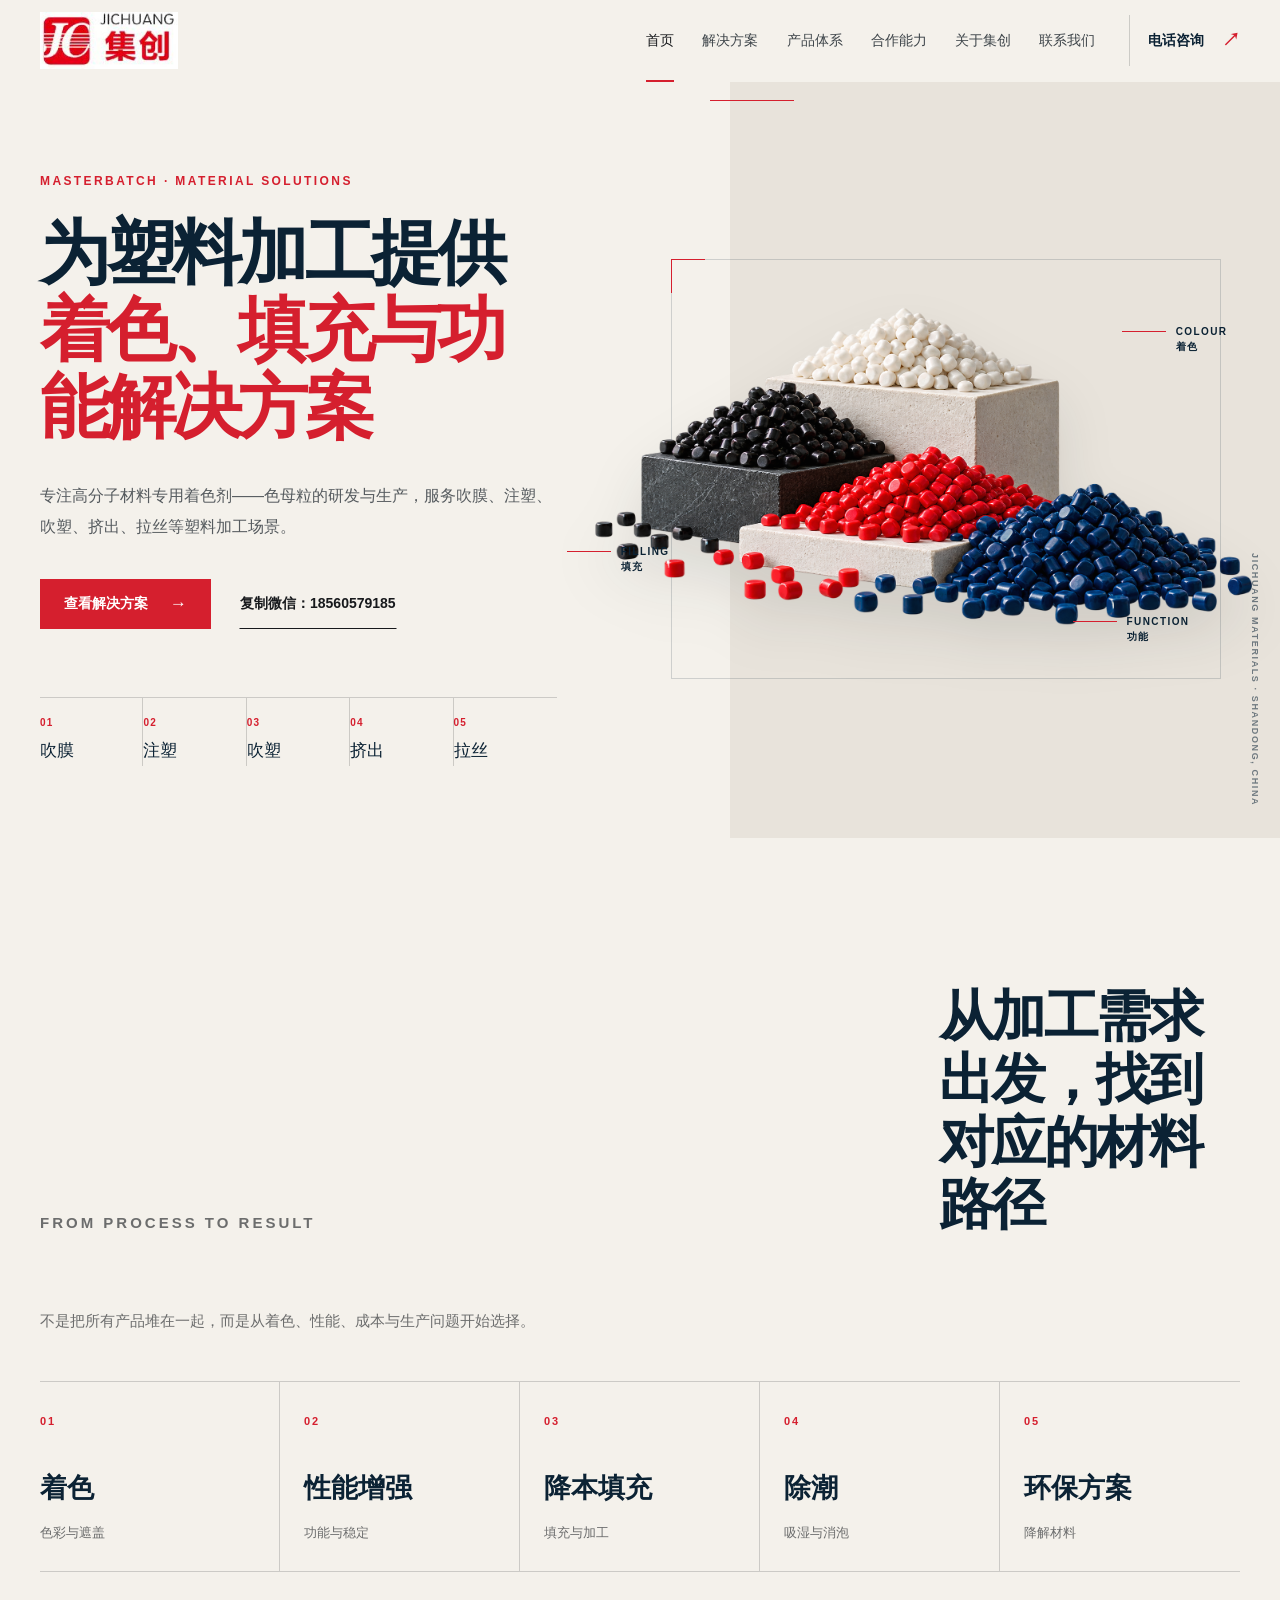
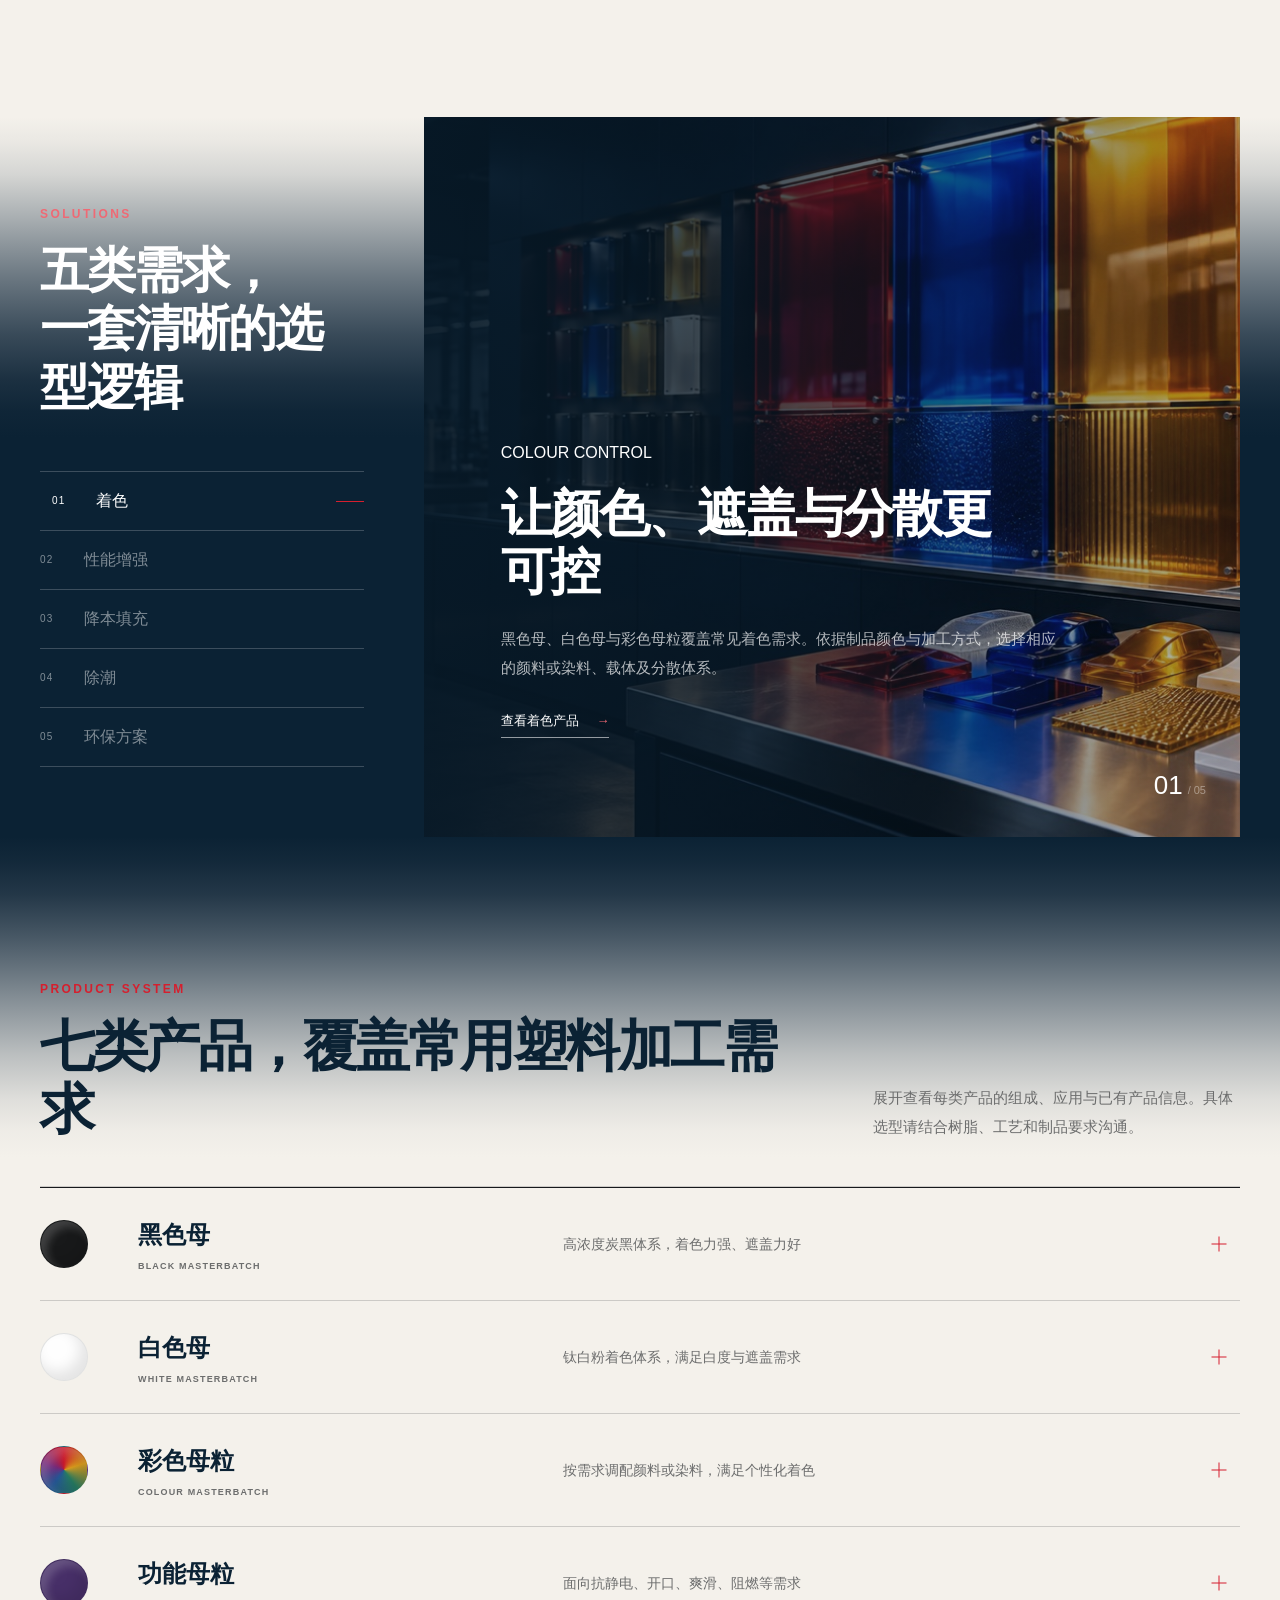
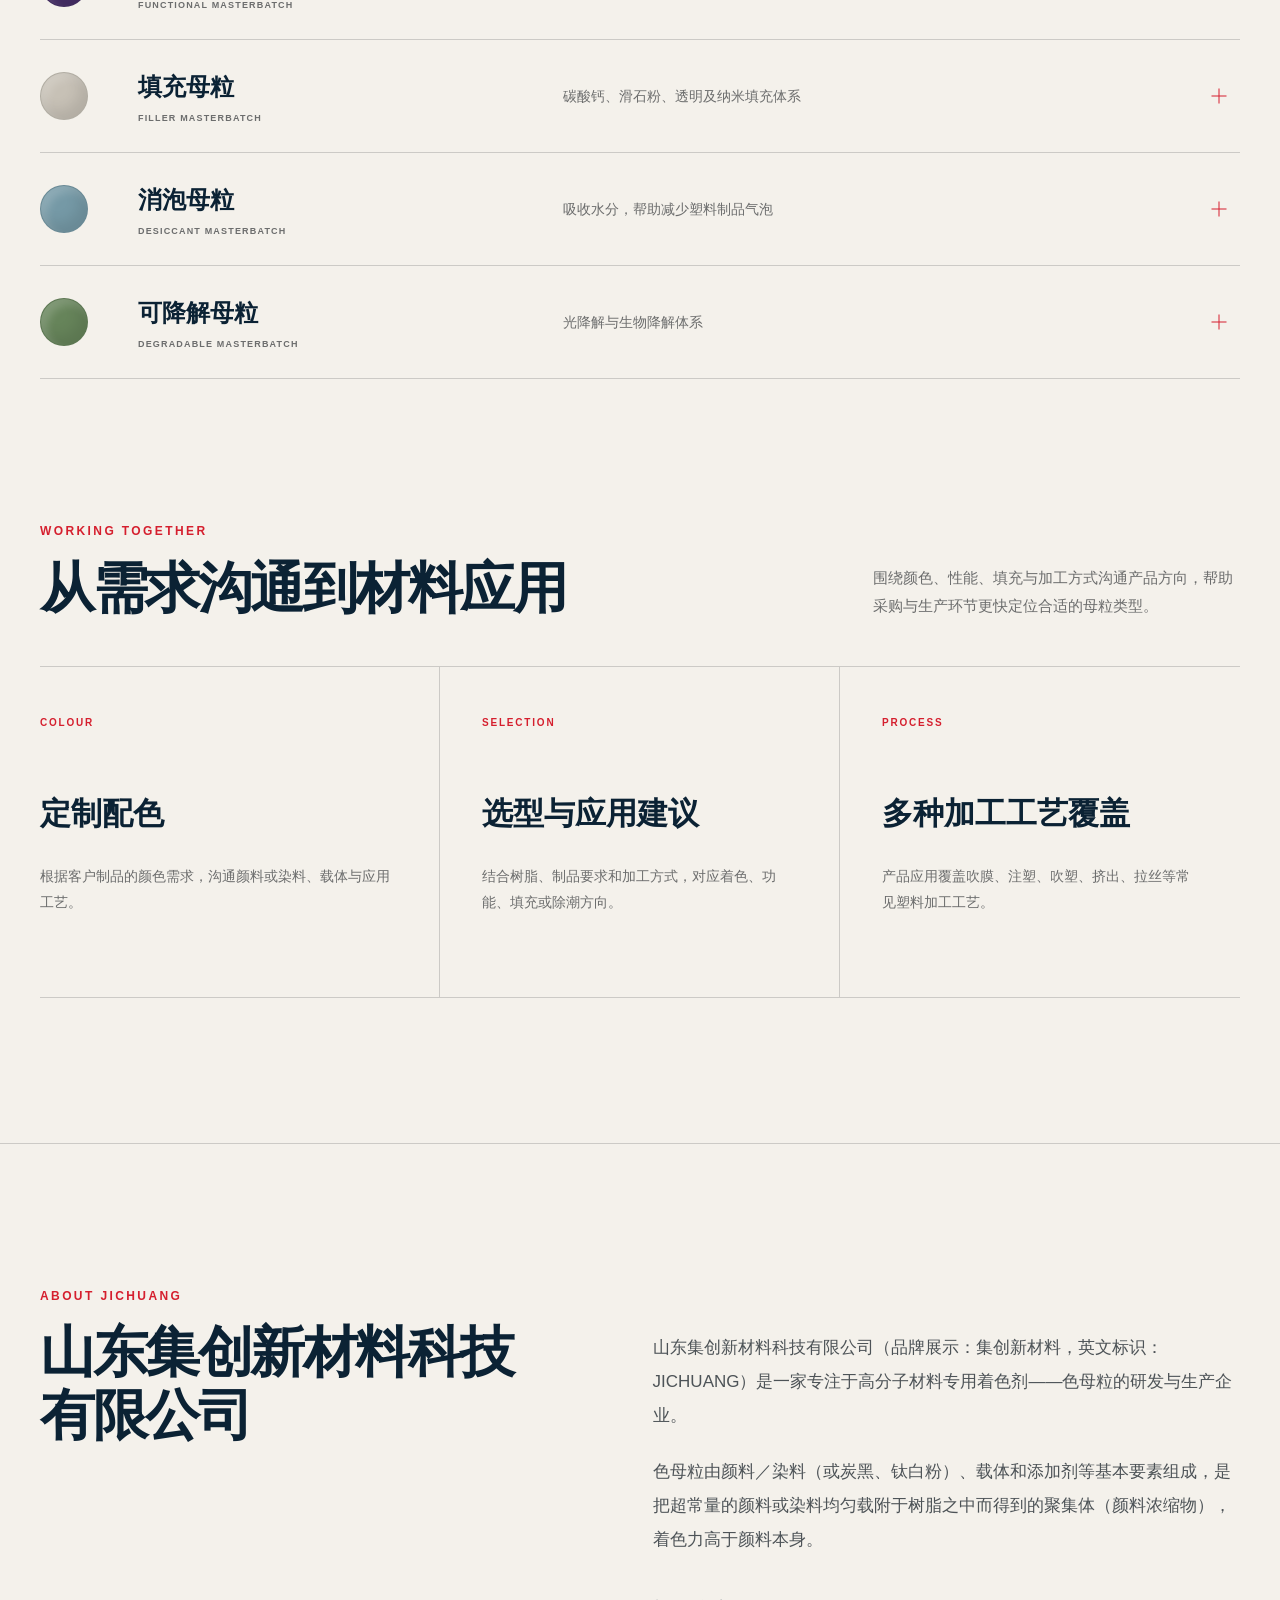
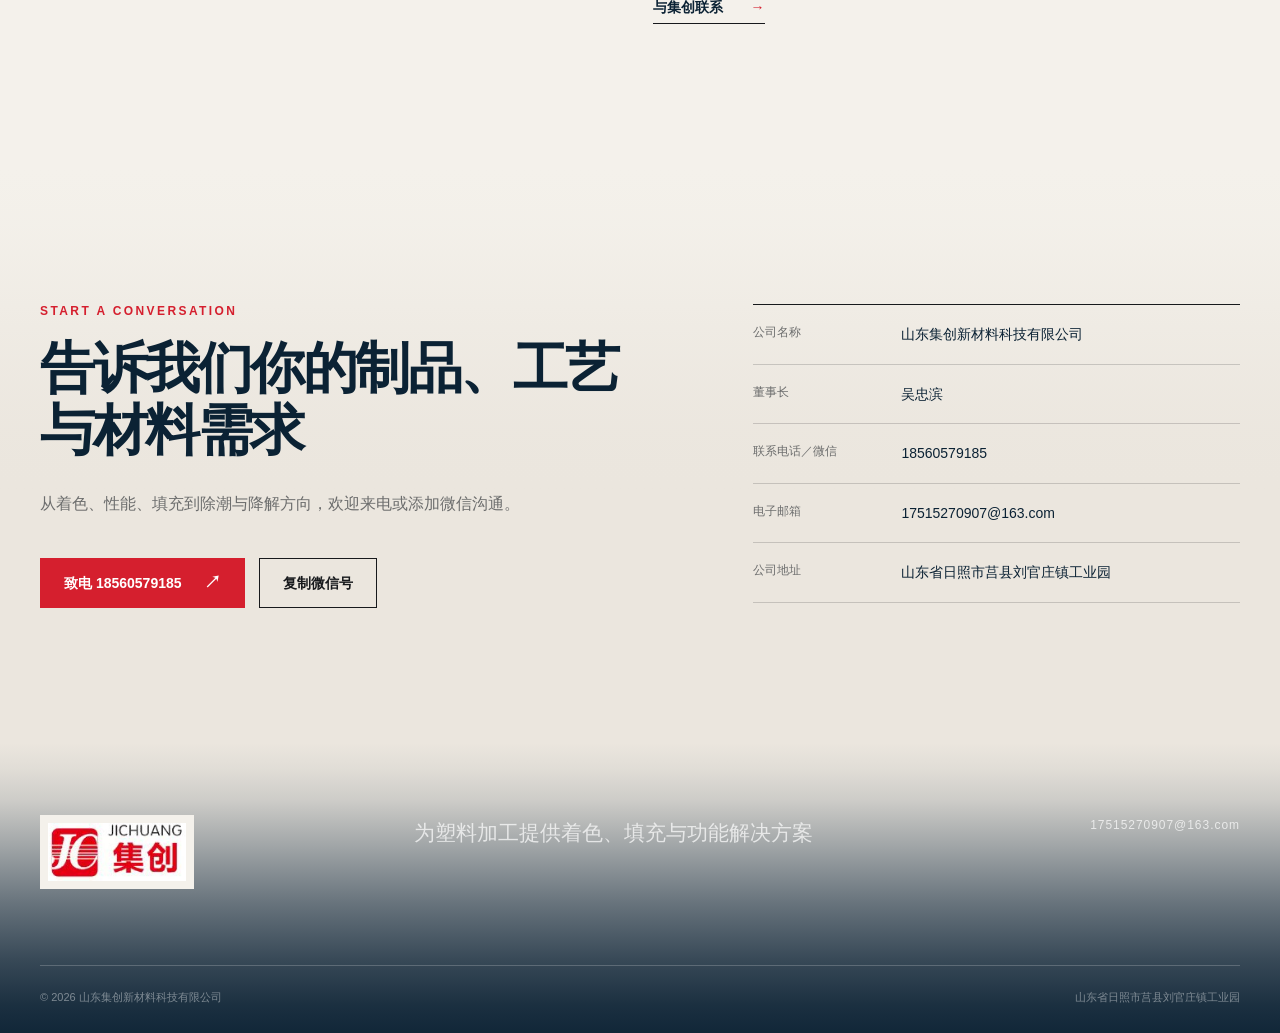
==== commit 8bdc54bb: "Improve Baidu entity signals for official site" ====
--- a/index.html
+++ b/index.html
@@ -4,9 +4,9 @@
   <meta charset="utf-8">
   <meta name="viewport" content="width=device-width, initial-scale=1">
   <script>document.documentElement.classList.add('js');</script>
-  <title>山东集创新材料科技有限公司｜塑料着色、填充与功能母粒</title>
-  <meta name="description" content="山东集创新材料科技有限公司专注色母粒研发与生产，提供黑色母、白色母、彩色母粒、功能母粒、填充母粒、消泡母粒及可降解母粒。">
-  <meta name="keywords" content="山东集创新材料科技有限公司,色母粒厂家,黑色母,白色母,彩色母粒,功能母粒,填充母粒,消泡母粒,可降解母粒,日照色母粒,莒县色母粒">
+  <title>山东集创新材料科技有限公司｜集创材料官网</title>
+  <meta name="description" content="集创材料（山东集创新材料科技有限公司）专注色母粒研发与生产，提供着色、填充、功能、消泡及可降解母粒解决方案。">
+  <meta name="keywords" content="山东集创新材料科技有限公司,集创,集创材料,集创色母粒,JICHUANG,色母粒,黑色母,白色母,彩色母粒,功能母粒,填充母粒,消泡母粒,可降解母粒,日照色母粒,莒县色母粒">
   <meta name="robots" content="index,follow,max-image-preview:large,max-snippet:-1">
   <link rel="canonical" href="https://jichuangmaterials.cn/">
   <link rel="icon" type="image/png" href="assets/logo-jc.png">
@@ -14,8 +14,8 @@
   <link rel="stylesheet" href="css/style.css?v=11">
   <meta property="og:type" content="website">
   <meta property="og:site_name" content="山东集创新材料科技有限公司">
-  <meta property="og:title" content="山东集创新材料科技有限公司｜塑料着色、填充与功能母粒">
-  <meta property="og:description" content="为塑料加工提供着色、填充与功能解决方案。">
+  <meta property="og:title" content="山东集创新材料科技有限公司｜集创材料官网">
+  <meta property="og:description" content="集创材料（山东集创新材料科技有限公司）专注色母粒研发与生产，提供着色、填充、功能、消泡及可降解母粒解决方案。">
   <meta property="og:url" content="https://jichuangmaterials.cn/">
   <meta property="og:locale" content="zh_CN">
   <meta property="og:image" content="https://jichuangmaterials.cn/assets/logo-jc@4x.png">
@@ -26,8 +26,9 @@
     "@context": "https://schema.org",
     "@type": "Organization",
     "name": "山东集创新材料科技有限公司",
-    "alternateName": ["集创色母粒", "JICHUANG", "JC"],
+    "alternateName": ["集创材料", "集创", "集创色母粒", "JICHUANG", "JC"],
     "url": "https://jichuangmaterials.cn/",
+    "sameAs": ["https://baike.baidu.com/item/%E5%B1%B1%E4%B8%9C%E9%9B%86%E5%88%9B%E6%96%B0%E6%9D%90%E6%96%99%E7%A7%91%E6%8A%80%E6%9C%89%E9%99%90%E5%85%AC%E5%8F%B8"],
     "logo": "https://jichuangmaterials.cn/assets/logo-jc@4x.png",
     "description": "专注色母粒研发与生产，产品涵盖黑色母、白色母、彩色母粒、功能母粒、填充母粒、消泡母粒及可降解母粒。",
     "telephone": "+86-185-6057-9185",
@@ -248,7 +249,7 @@
       <div class="shell about-grid">
         <div><p class="section-kicker">ABOUT JICHUANG</p><h2 id="aboutTitle">山东集创新材料科技有限公司</h2></div>
         <div class="about-copy">
-          <p>山东集创新材料科技有限公司是一家专注于高分子材料专用着色剂——色母粒的研发与生产企业。</p>
+          <p>山东集创新材料科技有限公司（品牌展示：集创新材料，英文标识：JICHUANG）是一家专注于高分子材料专用着色剂——色母粒的研发与生产企业。</p>
           <p>色母粒由颜料／染料（或炭黑、钛白粉）、载体和添加剂等基本要素组成，是把超常量的颜料或染料均匀载附于树脂之中而得到的聚集体（颜料浓缩物），着色力高于颜料本身。</p>
           <a class="text-link" href="#contact">与集创联系 <span>→</span></a>
         </div>
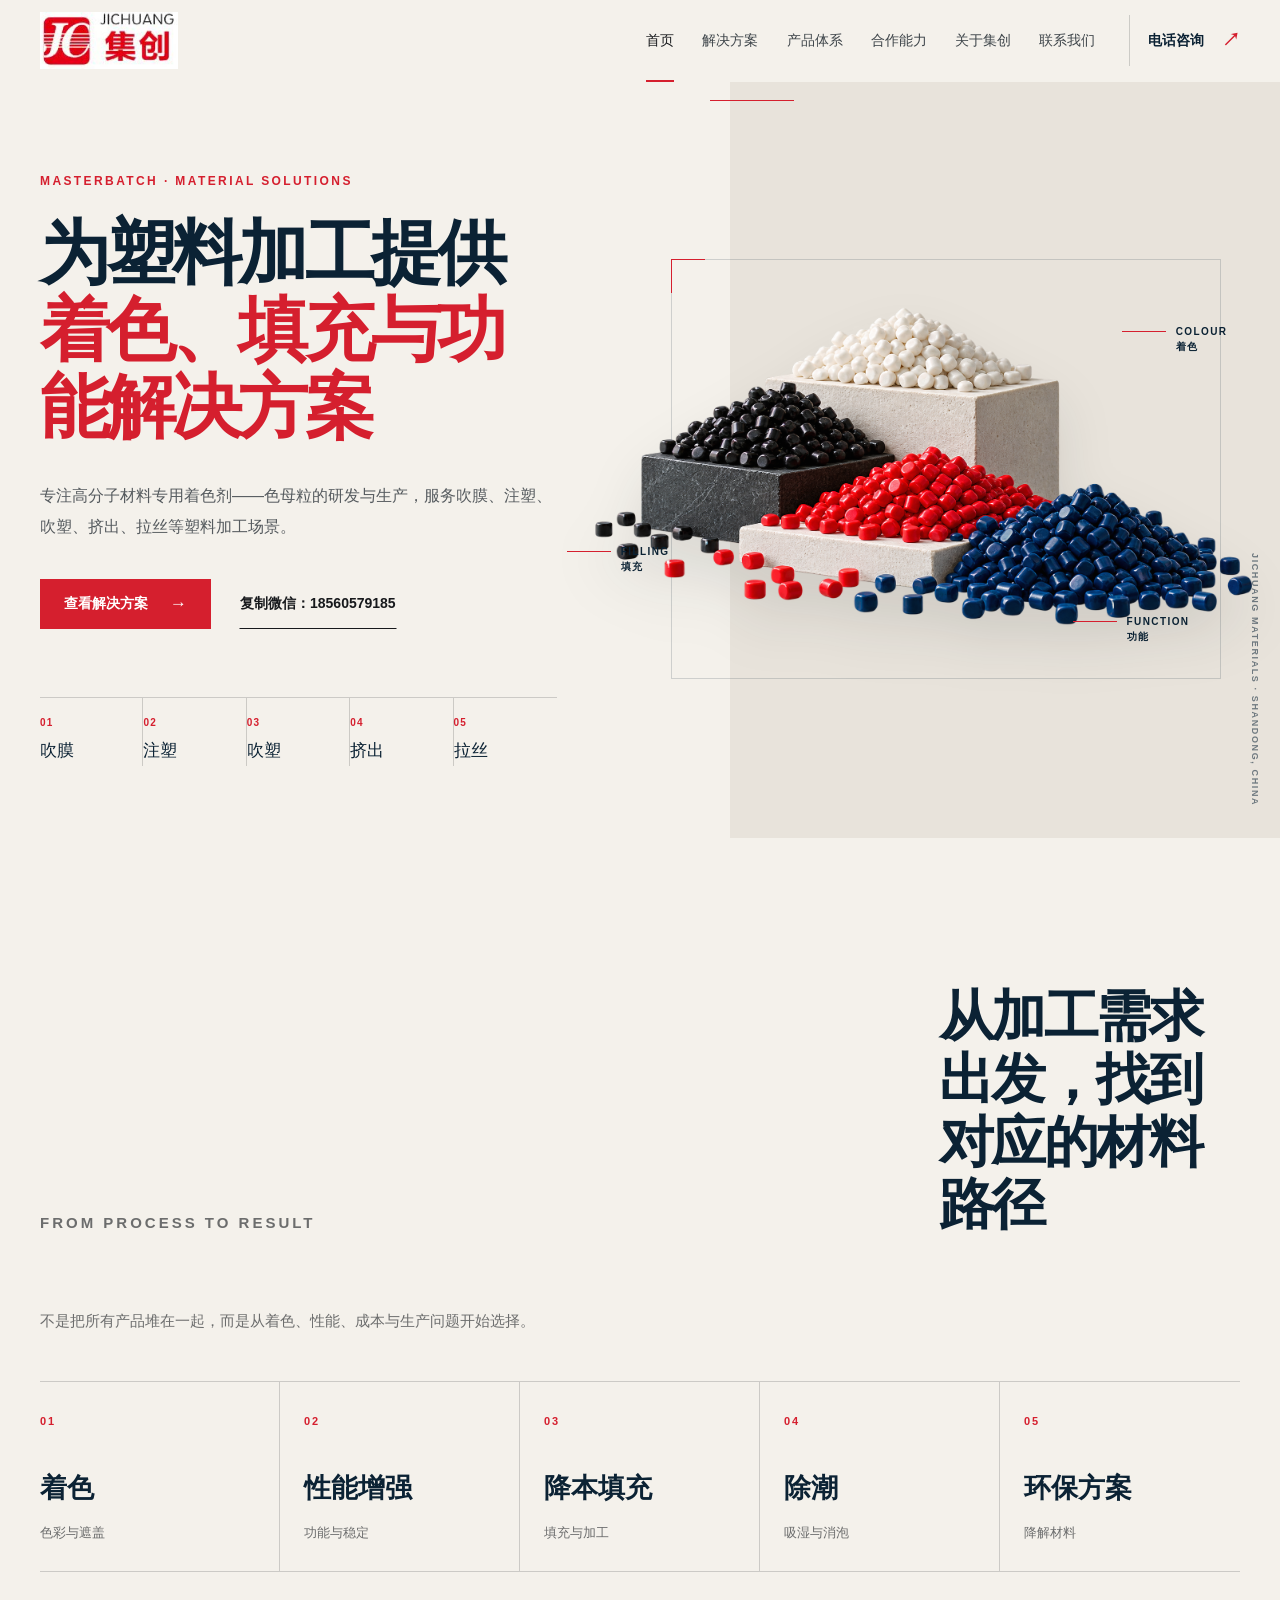
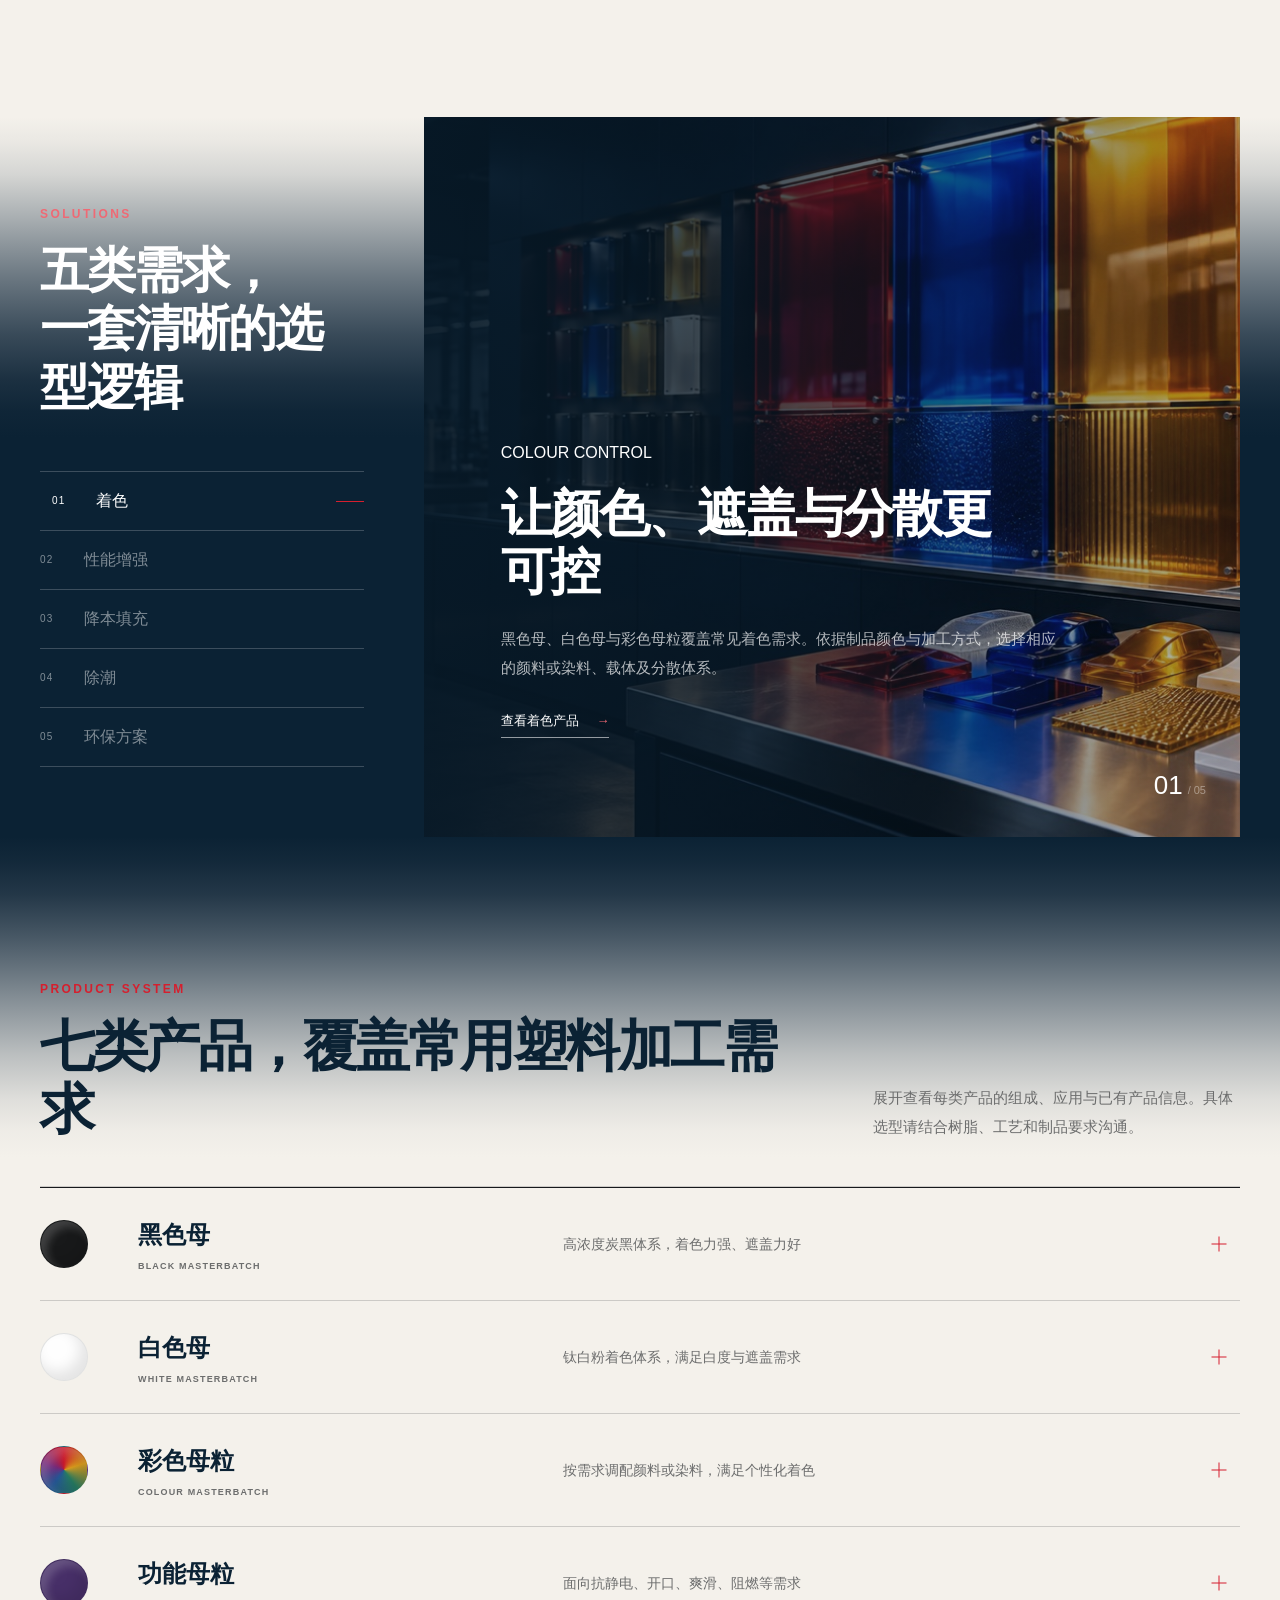
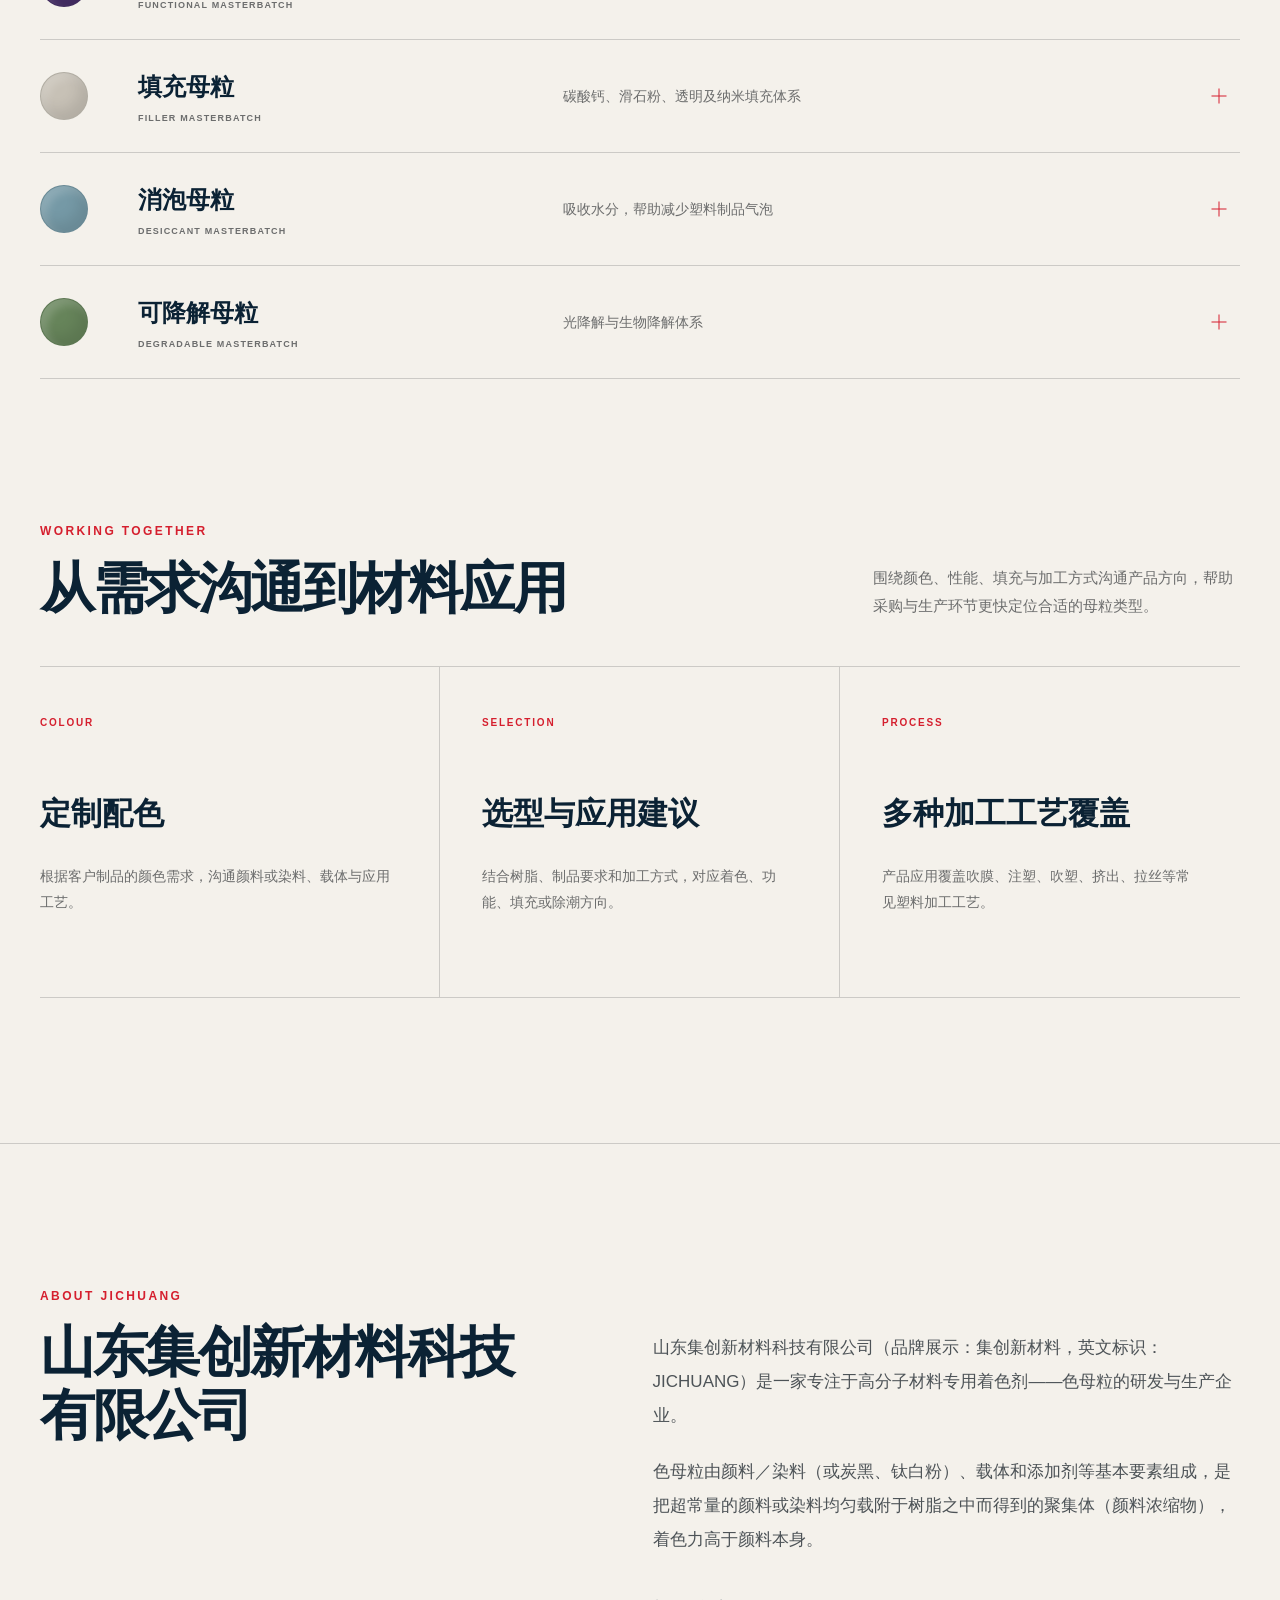
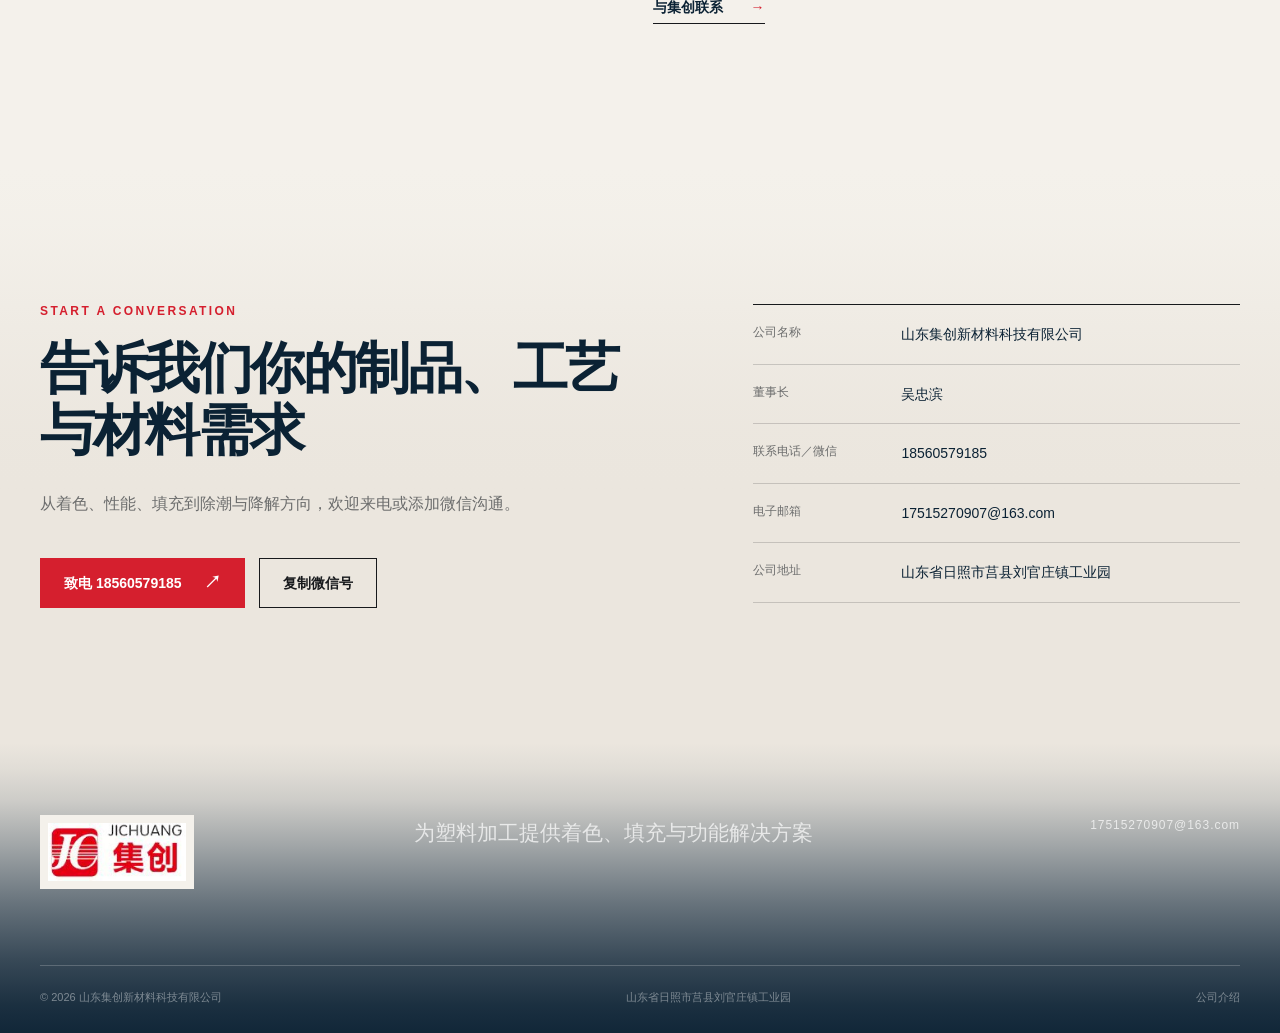
==== commit 331f645a: "Link company profile page from homepage" ====
--- a/index.html
+++ b/index.html
@@ -47,6 +47,21 @@
     }
   }
   </script>
+  <script type="application/ld+json">
+  {
+    "@context": "https://schema.org",
+    "@type": "WebSite",
+    "name": "山东集创新材料科技有限公司官网",
+    "alternateName": ["集创材料官网", "集创"],
+    "url": "https://jichuangmaterials.cn/",
+    "publisher": {
+      "@type": "Organization",
+      "name": "山东集创新材料科技有限公司",
+      "url": "https://jichuangmaterials.cn/"
+    },
+    "inLanguage": "zh-CN"
+  }
+  </script>
 </head>
 <body>
   <a class="skip-link" href="#mainContent">跳到主要内容</a>
@@ -286,7 +301,7 @@
       <p>为塑料加工提供着色、填充与功能解决方案</p>
       <a href="mailto:17515270907@163.com">17515270907@163.com</a>
     </div>
-    <div class="shell footer-bottom"><p>© <span id="year"></span> 山东集创新材料科技有限公司</p><p>山东省日照市莒县刘官庄镇工业园</p></div>
+    <div class="shell footer-bottom"><p>© <span id="year"></span> 山东集创新材料科技有限公司</p><p>山东省日照市莒县刘官庄镇工业园</p><p><a href="company.html">公司介绍</a></p></div>
   </footer>
 
   <div class="mobile-actions" aria-label="快捷联系"><a href="tel:18560579185">拨打电话</a><button class="copy-wechat" type="button" data-copy="18560579185">复制微信</button></div>
